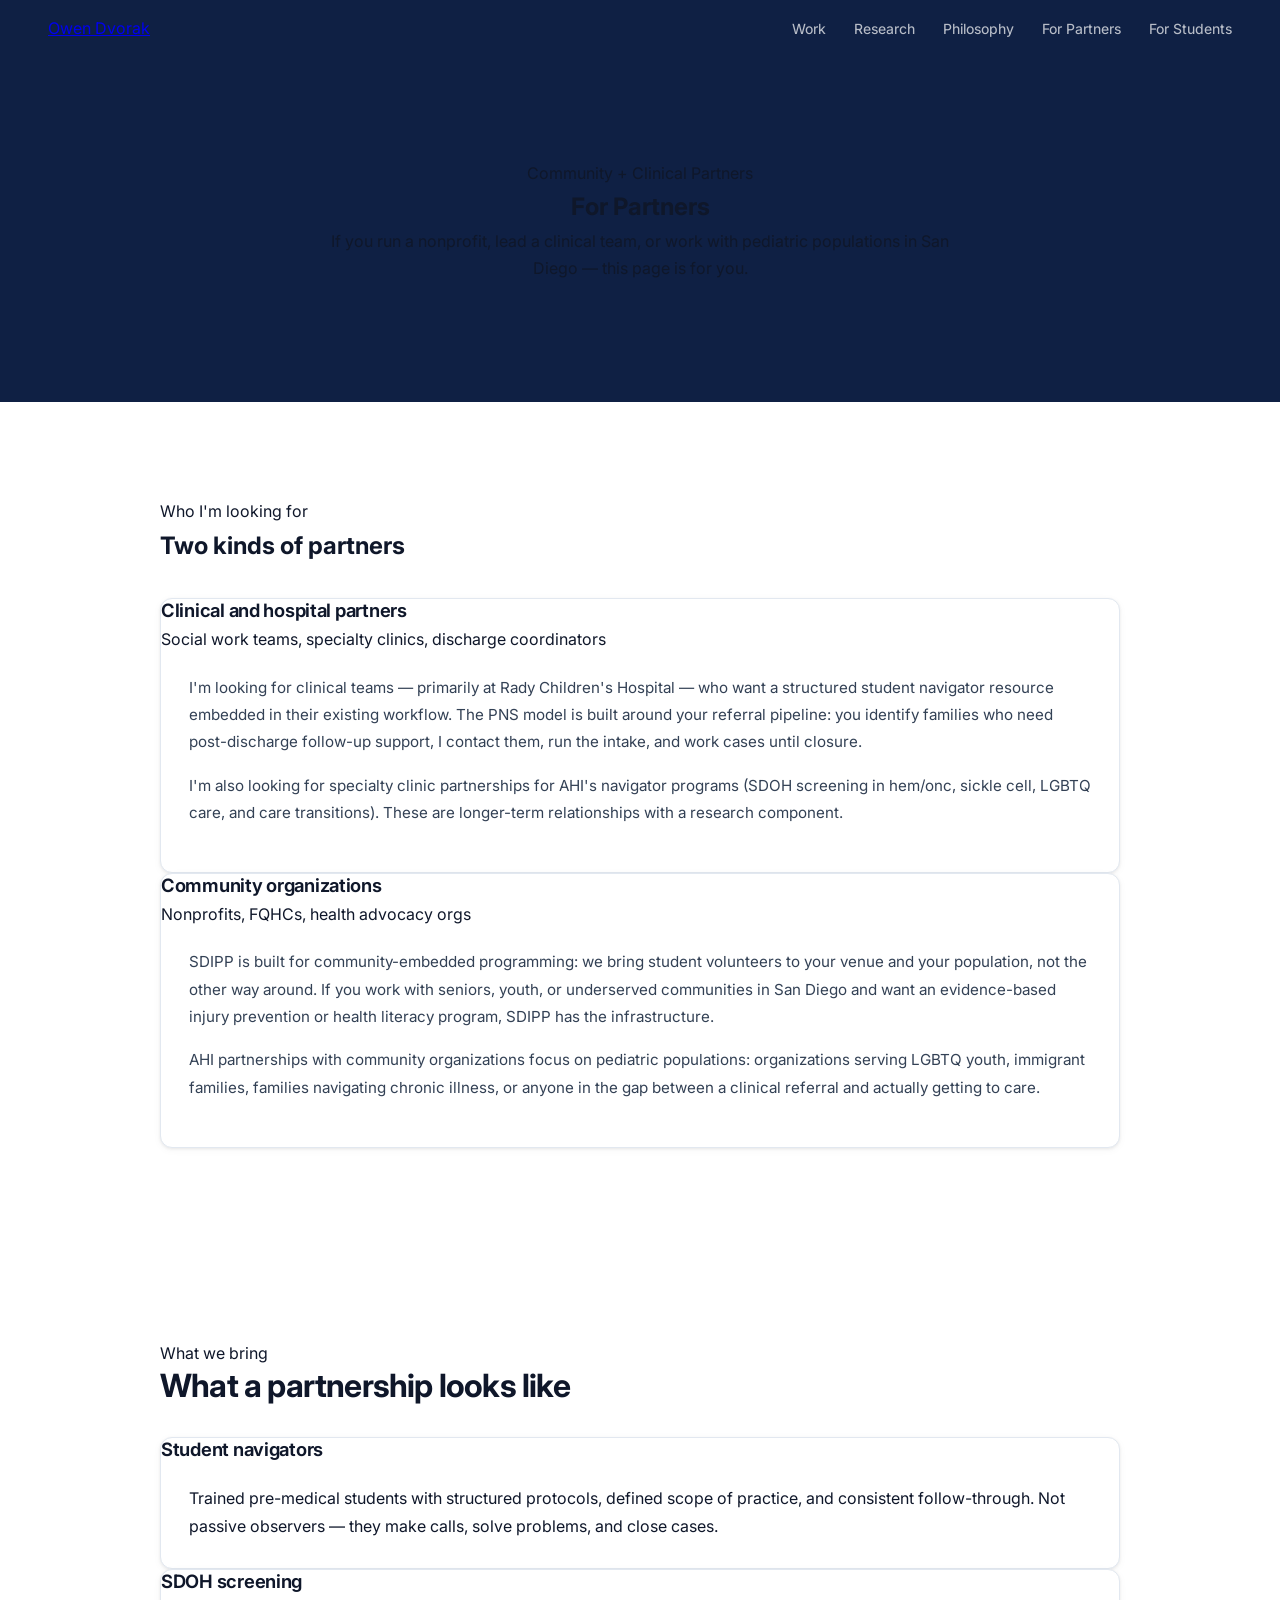
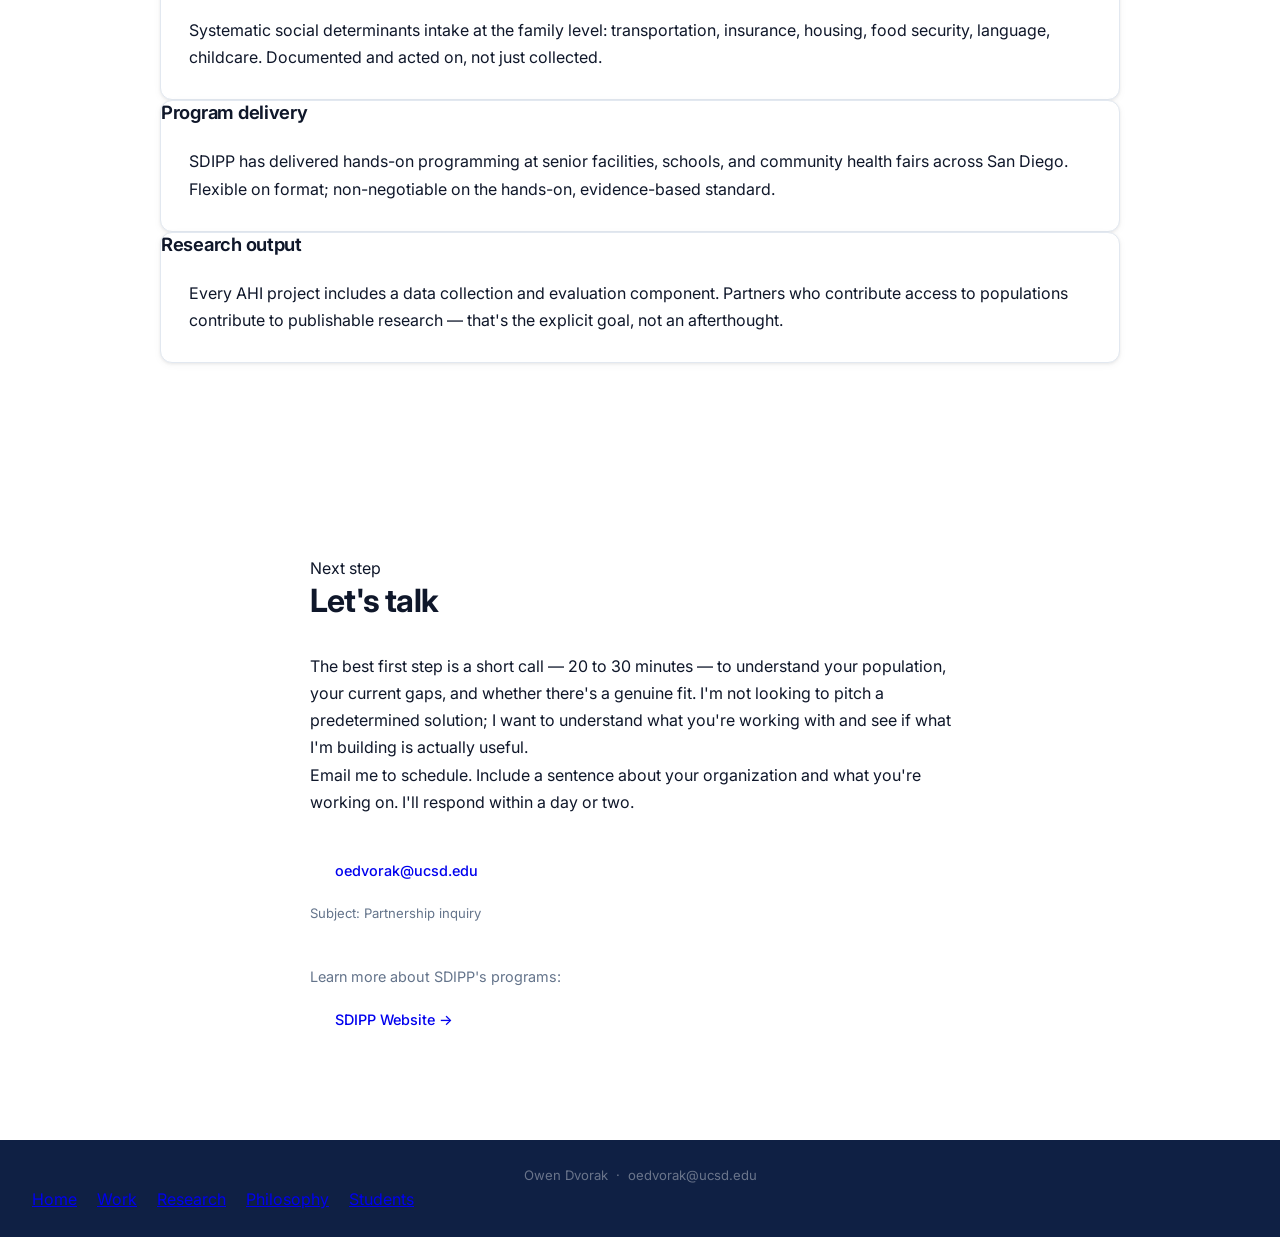
==== partners.html @ cccd5594 "Rebuild: multi-page site" ====
<!DOCTYPE html>
<html lang="en">
<head>
    <meta charset="UTF-8">
    <meta name="viewport" content="width=device-width, initial-scale=1.0">
    <title>For Partners — Owen Dvorak</title>
    <link rel="preconnect" href="https://fonts.googleapis.com">
    <link rel="preconnect" href="https://fonts.gstatic.com" crossorigin>
    <link href="https://fonts.googleapis.com/css2?family=Inter:ital,wght@0,300;0,400;0,500;0,600;0,700;1,400&display=swap" rel="stylesheet">
    <link rel="stylesheet" href="style.css">
</head>
<body>

<nav class="nav" id="nav">
    <a href="index.html" class="nav-logo">Owen Dvorak</a>
    <div class="nav-links">
        <a href="work.html">Work</a>
        <a href="research.html">Research</a>
        <a href="philosophy.html">Philosophy</a>
        <a href="partners.html">For Partners</a>
        <a href="students.html">For Students</a>
    </div>
</nav>

<!-- Hero -->
<section class="hero hero-partners">
    <div class="hero-inner">
        <p class="hero-eyebrow hero-eyebrow-amber">Community + Clinical Partners</p>
        <h1 class="hero-title">For Partners</h1>
        <p class="hero-sub">If you run a nonprofit, lead a clinical team, or work with pediatric populations in San Diego — this page is for you.</p>
    </div>
</section>

<!-- What I'm looking for -->
<section class="section bg-white">
    <div class="container">
        <p class="section-label label-orange">Who I'm looking for</p>
        <h2 class="section-title-lg">Two kinds of partners</h2>

        <div class="grid-2" style="margin-top:2rem; gap:2rem;">
            <div>
                <div class="card card-orange" style="height:100%;">
                    <div class="card-title">Clinical and hospital partners</div>
                    <div class="card-meta">Social work teams, specialty clinics, discharge coordinators</div>
                    <div class="card-body">
                        <p style="margin-bottom:1rem;">I'm looking for clinical teams — primarily at Rady Children's Hospital — who want a structured student navigator resource embedded in their existing workflow. The PNS model is built around your referral pipeline: you identify families who need post-discharge follow-up support, I contact them, run the intake, and work cases until closure.</p>
                        <p>I'm also looking for specialty clinic partnerships for AHI's navigator programs (SDOH screening in hem/onc, sickle cell, LGBTQ care, and care transitions). These are longer-term relationships with a research component.</p>
                    </div>
                </div>
            </div>
            <div>
                <div class="card card-purple" style="height:100%;">
                    <div class="card-title">Community organizations</div>
                    <div class="card-meta">Nonprofits, FQHCs, health advocacy orgs</div>
                    <div class="card-body">
                        <p style="margin-bottom:1rem;">SDIPP is built for community-embedded programming: we bring student volunteers to your venue and your population, not the other way around. If you work with seniors, youth, or underserved communities in San Diego and want an evidence-based injury prevention or health literacy program, SDIPP has the infrastructure.</p>
                        <p>AHI partnerships with community organizations focus on pediatric populations: organizations serving LGBTQ youth, immigrant families, families navigating chronic illness, or anyone in the gap between a clinical referral and actually getting to care.</p>
                    </div>
                </div>
            </div>
        </div>
    </div>
</section>

<!-- What we bring -->
<section class="section bg-warm">
    <div class="container">
        <p class="section-label label-orange">What we bring</p>
        <h2 class="section-title">What a partnership looks like</h2>

        <div class="grid-auto" style="margin-top:2rem;">
            <div class="card card-orange">
                <div class="card-title">Student navigators</div>
                <div class="card-body">Trained pre-medical students with structured protocols, defined scope of practice, and consistent follow-through. Not passive observers — they make calls, solve problems, and close cases.</div>
            </div>
            <div class="card card-orange">
                <div class="card-title">SDOH screening</div>
                <div class="card-body">Systematic social determinants intake at the family level: transportation, insurance, housing, food security, language, childcare. Documented and acted on, not just collected.</div>
            </div>
            <div class="card card-orange">
                <div class="card-title">Program delivery</div>
                <div class="card-body">SDIPP has delivered hands-on programming at senior facilities, schools, and community health fairs across San Diego. Flexible on format; non-negotiable on the hands-on, evidence-based standard.</div>
            </div>
            <div class="card card-orange">
                <div class="card-title">Research output</div>
                <div class="card-body">Every AHI project includes a data collection and evaluation component. Partners who contribute access to populations contribute to publishable research — that's the explicit goal, not an afterthought.</div>
            </div>
        </div>
    </div>
</section>

<!-- How to connect -->
<section class="section bg-white">
    <div class="container" style="max-width:660px;">
        <p class="section-label label-orange">Next step</p>
        <h2 class="section-title">Let's talk</h2>
        <div class="prose">
            <p>The best first step is a short call — 20 to 30 minutes — to understand your population, your current gaps, and whether there's a genuine fit. I'm not looking to pitch a predetermined solution; I want to understand what you're working with and see if what I'm building is actually useful.</p>
            <p>Email me to schedule. Include a sentence about your organization and what you're working on. I'll respond within a day or two.</p>
        </div>
        <div style="margin-top:2rem; display:flex; flex-direction:column; gap:0.5rem; align-items:flex-start;">
            <a href="mailto:oedvorak@ucsd.edu?subject=Partnership inquiry" class="btn btn-orange">oedvorak@ucsd.edu</a>
            <span style="font-size:0.82rem; color:var(--text-muted);">Subject: Partnership inquiry</span>
        </div>
        <div style="margin-top:2.5rem;">
            <p style="font-size:0.9rem; color:var(--text-muted); margin-bottom:0.5rem;">Learn more about SDIPP's programs:</p>
            <a href="https://san-diego-injury-prevention-website.vercel.app/" target="_blank" rel="noopener noreferrer" class="btn btn-outline-orange">SDIPP Website →</a>
        </div>
    </div>
</section>

<footer class="footer">
    <div class="footer-inner">
        <p>Owen Dvorak &nbsp;·&nbsp; oedvorak@ucsd.edu</p>
        <div style="display:flex; gap:1.25rem;">
            <a href="index.html">Home</a>
            <a href="work.html">Work</a>
            <a href="research.html">Research</a>
            <a href="philosophy.html">Philosophy</a>
            <a href="students.html">Students</a>
        </div>
    </div>
</footer>

<script>
window.addEventListener('scroll', function(){
    document.getElementById('nav').classList.toggle('nav-scrolled', window.scrollY > 20);
});
document.querySelectorAll('.nav-links a').forEach(function(link){
    if(link.href === window.location.href) link.classList.add('active');
});
</script>
</body>
</html>
---- style.css ----
/* ============================================
   Owen Dvorak — Personal Website
   style.css
   ============================================ */

:root {
    --navy:        #0f2044;
    --navy-light:  #1a3060;
    --blue:        #2563eb;
    --blue-hover:  #1d4ed8;
    --green:       #15803d;
    --green-bg:    #dcfce7;
    --indigo:      #1e40af;
    --indigo-bg:   #dbeafe;
    --bg:          #ffffff;
    --bg-alt:      #f8fafc;
    --text:        #0f172a;
    --text-body:   #1e293b;
    --text-soft:   #334155;
    --text-muted:  #64748b;
    --border:      #e2e8f0;
    --shadow-sm:   0 1px 3px rgba(0, 0, 0, 0.07), 0 2px 8px rgba(0, 0, 0, 0.04);
    --shadow-md:   0 4px 12px rgba(0, 0, 0, 0.10), 0 8px 24px rgba(0, 0, 0, 0.06);
}

/* ---- Reset ---- */

*, *::before, *::after {
    box-sizing: border-box;
    margin: 0;
    padding: 0;
}

html {
    scroll-behavior: smooth;
    font-size: 16px;
}

body {
    font-family: 'Inter', -apple-system, BlinkMacSystemFont, 'Segoe UI', sans-serif;
    line-height: 1.7;
    color: var(--text);
    background: var(--bg);
    -webkit-font-smoothing: antialiased;
}

/* ---- Navigation ---- */

.nav {
    position: fixed;
    top: 0;
    left: 0;
    right: 0;
    z-index: 200;
    display: flex;
    align-items: center;
    justify-content: space-between;
    height: 58px;
    padding: 0 2rem;
    background: var(--navy);
    transition: box-shadow 0.25s ease;
}

.nav-scrolled {
    box-shadow: 0 2px 16px rgba(0, 0, 0, 0.25);
}

.nav-name {
    font-size: 0.95rem;
    font-weight: 600;
    color: #ffffff;
    text-decoration: none;
    letter-spacing: -0.01em;
}

.nav-links {
    display: flex;
    gap: 1.75rem;
    align-items: center;
}

.nav-links a {
    font-size: 0.875rem;
    font-weight: 450;
    color: rgba(255, 255, 255, 0.7);
    text-decoration: none;
    transition: color 0.15s;
}

.nav-links a:hover {
    color: #ffffff;
}

/* ---- Hero ---- */

.hero {
    background: var(--navy);
    padding: 148px 2rem 108px;
    text-align: center;
}

.hero-inner {
    max-width: 660px;
    margin: 0 auto;
}

.hero-label {
    font-size: 0.78rem;
    font-weight: 500;
    letter-spacing: 0.08em;
    text-transform: uppercase;
    color: rgba(255, 255, 255, 0.45);
    margin-bottom: 1rem;
}

.hero-name {
    font-size: clamp(2.6rem, 7vw, 4.2rem);
    font-weight: 700;
    letter-spacing: -0.035em;
    line-height: 1.08;
    color: #ffffff;
    margin-bottom: 1.25rem;
}

.hero-tagline {
    font-size: clamp(1rem, 2.4vw, 1.15rem);
    font-weight: 400;
    line-height: 1.65;
    color: rgba(255, 255, 255, 0.72);
    margin-bottom: 2.25rem;
}

.hero-ctas {
    display: flex;
    gap: 0.875rem;
    justify-content: center;
    flex-wrap: wrap;
}

/* ---- Buttons ---- */

.btn {
    display: inline-block;
    padding: 0.625rem 1.5rem;
    border-radius: 6px;
    font-size: 0.9rem;
    font-weight: 500;
    text-decoration: none;
    cursor: pointer;
    transition: background 0.15s, border-color 0.15s, color 0.15s;
    border: 1.5px solid transparent;
}

.btn-primary {
    background: var(--blue);
    color: #ffffff;
    border-color: var(--blue);
}

.btn-primary:hover {
    background: var(--blue-hover);
    border-color: var(--blue-hover);
}

.btn-secondary {
    background: rgba(255, 255, 255, 0.08);
    color: rgba(255, 255, 255, 0.88);
    border-color: rgba(255, 255, 255, 0.22);
}

.btn-secondary:hover {
    background: rgba(255, 255, 255, 0.15);
}

/* ---- Sections ---- */

.section {
    padding: 88px 2rem;
}

.section-alt {
    background: var(--bg-alt);
}

.container {
    max-width: 960px;
    margin: 0 auto;
}

.section-title {
    font-size: clamp(1.5rem, 3vw, 2rem);
    font-weight: 700;
    letter-spacing: -0.025em;
    color: var(--text);
    margin-bottom: 2rem;
    line-height: 1.2;
}

/* ---- About ---- */

.about-content p {
    font-size: 1.05rem;
    line-height: 1.85;
    color: var(--text-body);
    max-width: 740px;
    margin-bottom: 1.25rem;
}

.about-content p:last-child {
    margin-bottom: 0;
}

/* ---- Cards ---- */

.cards-grid {
    display: grid;
    grid-template-columns: 1fr;
    gap: 1.5rem;
}

.card {
    background: var(--bg);
    border: 1px solid var(--border);
    border-radius: 12px;
    box-shadow: var(--shadow-sm);
    overflow: hidden;
    transition: box-shadow 0.2s ease, transform 0.2s ease;
}

.card:hover {
    box-shadow: var(--shadow-md);
    transform: translateY(-2px);
}

.card-header {
    padding: 1.5rem 1.75rem 0.75rem;
    border-bottom: 1px solid var(--border);
}

.badge {
    display: inline-block;
    font-size: 0.7rem;
    font-weight: 600;
    letter-spacing: 0.05em;
    text-transform: uppercase;
    padding: 0.2rem 0.55rem;
    border-radius: 4px;
    margin-bottom: 0.6rem;
}

.badge-active {
    background: var(--green-bg);
    color: var(--green);
}

.badge-leadership {
    background: var(--indigo-bg);
    color: var(--indigo);
}

.card-title {
    font-size: 1.15rem;
    font-weight: 650;
    letter-spacing: -0.015em;
    color: var(--text);
    margin-bottom: 0.2rem;
    line-height: 1.3;
}

.card-subtitle {
    font-size: 0.82rem;
    color: var(--text-muted);
    font-weight: 400;
}

.card-body {
    padding: 1.25rem 1.75rem 1.75rem;
}

.card-body > p {
    font-size: 0.95rem;
    line-height: 1.8;
    color: var(--text-soft);
    margin-bottom: 1.1rem;
}

.card-list {
    list-style: none;
    margin: 0 0 1.1rem;
    padding: 0;
}

.card-list li {
    font-size: 0.875rem;
    color: #475569;
    line-height: 1.65;
    padding: 0.3rem 0 0.3rem 1.25rem;
    position: relative;
}

.card-list li::before {
    content: '\2013'; /* en dash */
    position: absolute;
    left: 0;
    color: var(--blue);
    font-weight: 700;
}

.card-note {
    font-size: 0.83rem;
    color: var(--text-muted);
    font-style: italic;
    margin-bottom: 0 !important;
    padding-top: 0.75rem;
    border-top: 1px solid var(--border);
}

/* ---- Building ---- */

.building-content > p {
    font-size: 1rem;
    line-height: 1.85;
    color: var(--text-body);
    max-width: 740px;
    margin-bottom: 1.2rem;
}

.building-callout {
    margin-top: 2.25rem;
    padding: 1.75rem 2rem;
    background: var(--bg-alt);
    border: 1px solid var(--border);
    border-left: 4px solid var(--blue);
    border-radius: 8px;
    max-width: 740px;
}

.building-subhead {
    font-size: 1rem;
    font-weight: 650;
    letter-spacing: -0.01em;
    color: var(--text);
    margin-bottom: 1rem;
}

.building-list {
    list-style: none;
    padding: 0;
    margin: 0;
}

.building-list li {
    font-size: 0.925rem;
    color: var(--text-soft);
    line-height: 1.7;
    padding: 0.85rem 0;
    border-bottom: 1px solid var(--border);
}

.building-list li:last-child {
    border-bottom: none;
    padding-bottom: 0;
}

.building-list li strong {
    display: block;
    font-size: 0.9rem;
    color: var(--text);
    margin-bottom: 0.2rem;
    font-weight: 600;
}

/* ---- Ethics ---- */

.ethics-content p {
    font-size: 1rem;
    line-height: 1.85;
    color: var(--text-body);
    max-width: 740px;
    margin-bottom: 1.2rem;
}

.ethics-content p:last-child {
    margin-bottom: 0;
}

/* ---- Contact ---- */

.contact-inner {
    max-width: 580px;
    margin: 0 auto;
    text-align: center;
}

.contact-inner .section-title {
    margin-bottom: 0.75rem;
}

.contact-sub {
    font-size: 1rem;
    color: var(--text-muted);
    line-height: 1.7;
    margin-bottom: 2rem;
}

.contact-links {
    display: flex;
    gap: 0.875rem;
    justify-content: center;
    flex-wrap: wrap;
    margin-bottom: 1.5rem;
}

.contact-btn {
    display: inline-block;
    padding: 0.65rem 1.5rem;
    border-radius: 6px;
    font-size: 0.9rem;
    font-weight: 500;
    text-decoration: none;
    background: var(--blue);
    color: #ffffff;
    border: 1.5px solid var(--blue);
    transition: background 0.15s, border-color 0.15s;
}

.contact-btn:hover {
    background: var(--blue-hover);
    border-color: var(--blue-hover);
}

.contact-btn-outline {
    background: transparent;
    color: var(--blue);
}

.contact-btn-outline:hover {
    background: var(--blue);
    color: #ffffff;
}

.contact-note {
    font-size: 0.82rem;
    color: var(--text-muted);
}

/* ---- Footer ---- */

.footer {
    background: var(--navy);
    padding: 1.5rem 2rem;
    text-align: center;
}

.footer p {
    font-size: 0.82rem;
    color: rgba(255, 255, 255, 0.38);
}

/* ---- Responsive ---- */

@media (max-width: 640px) {
    .nav-links {
        display: none;
    }

    .hero {
        padding: 112px 1.25rem 80px;
    }

    .section {
        padding: 64px 1.25rem;
    }

    .card-header,
    .card-body {
        padding-left: 1.25rem;
        padding-right: 1.25rem;
    }

    .building-callout {
        padding: 1.25rem 1.25rem;
    }

    .hero-ctas {
        flex-direction: column;
        align-items: center;
    }
}

@media (min-width: 900px) {
    .nav {
        padding: 0 3rem;
    }

    .hero {
        padding: 160px 3rem 120px;
    }

    .section {
        padding: 96px 3rem;
    }
}
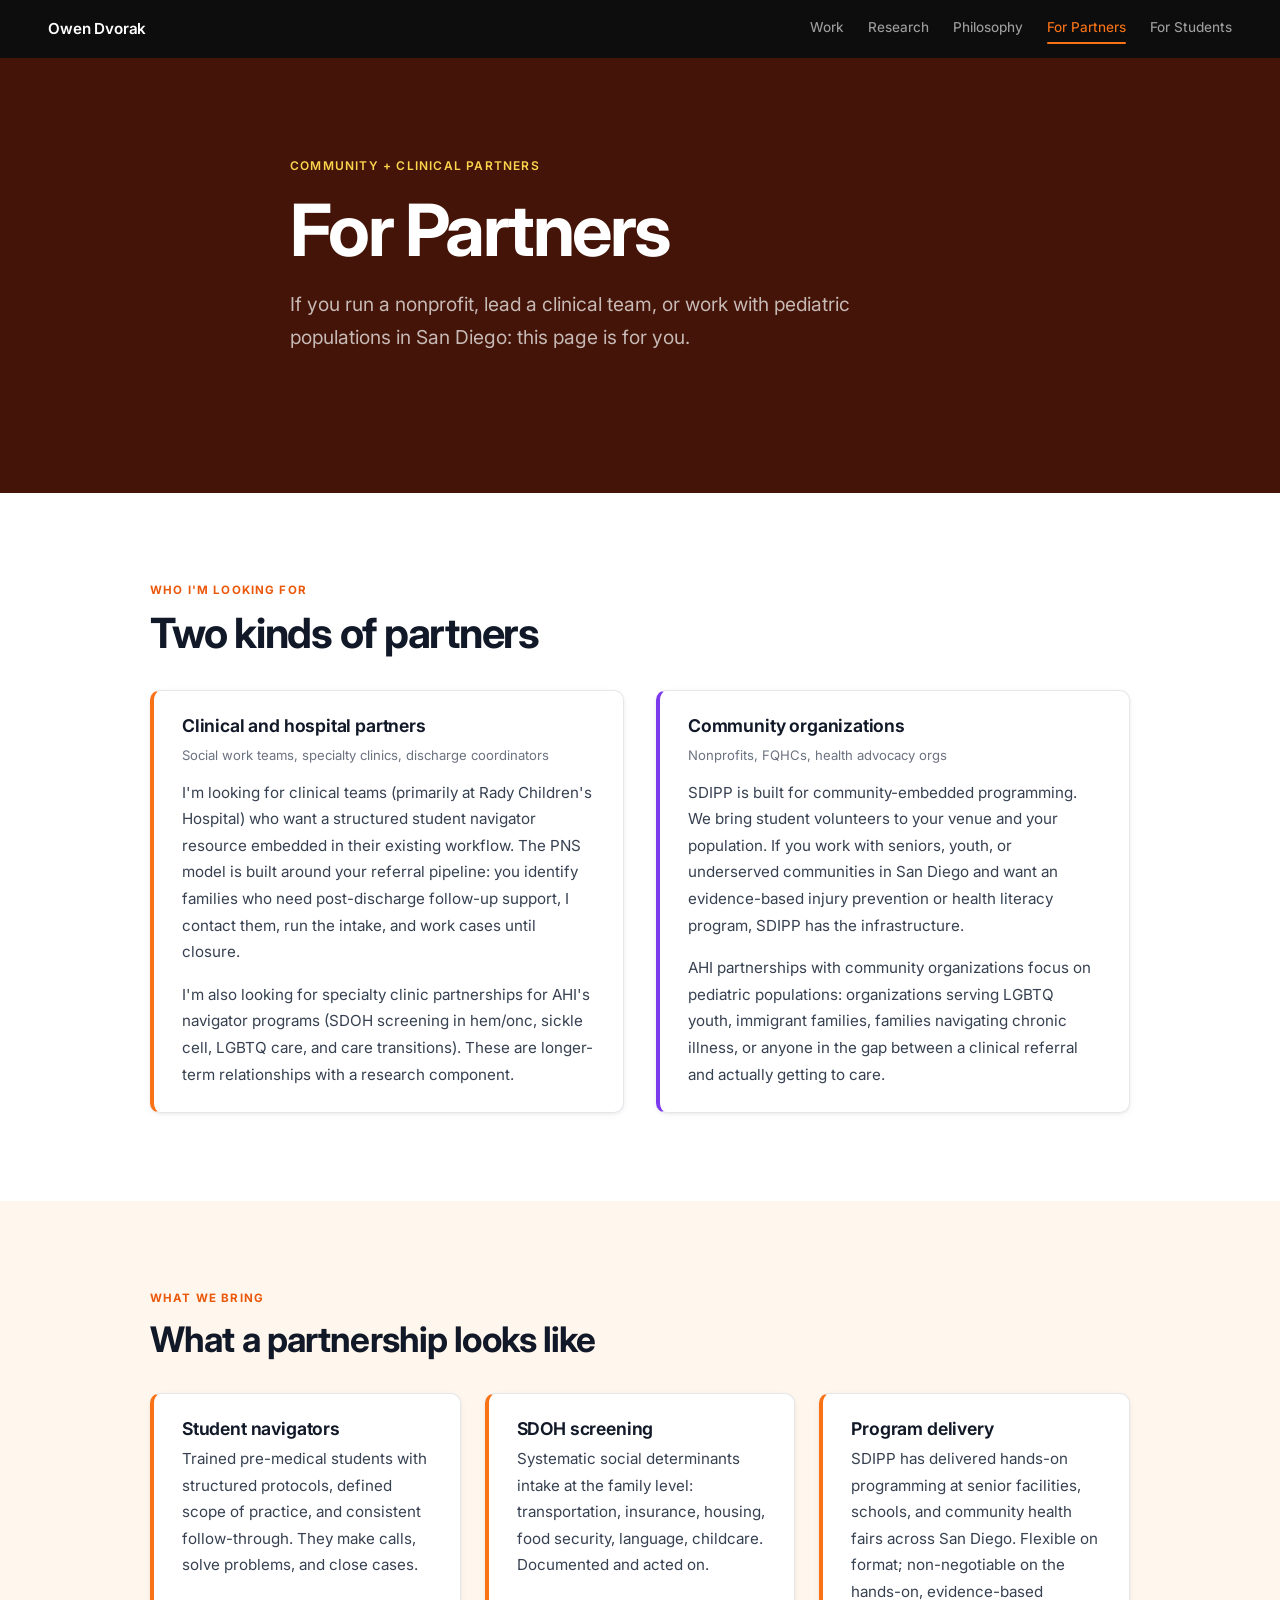
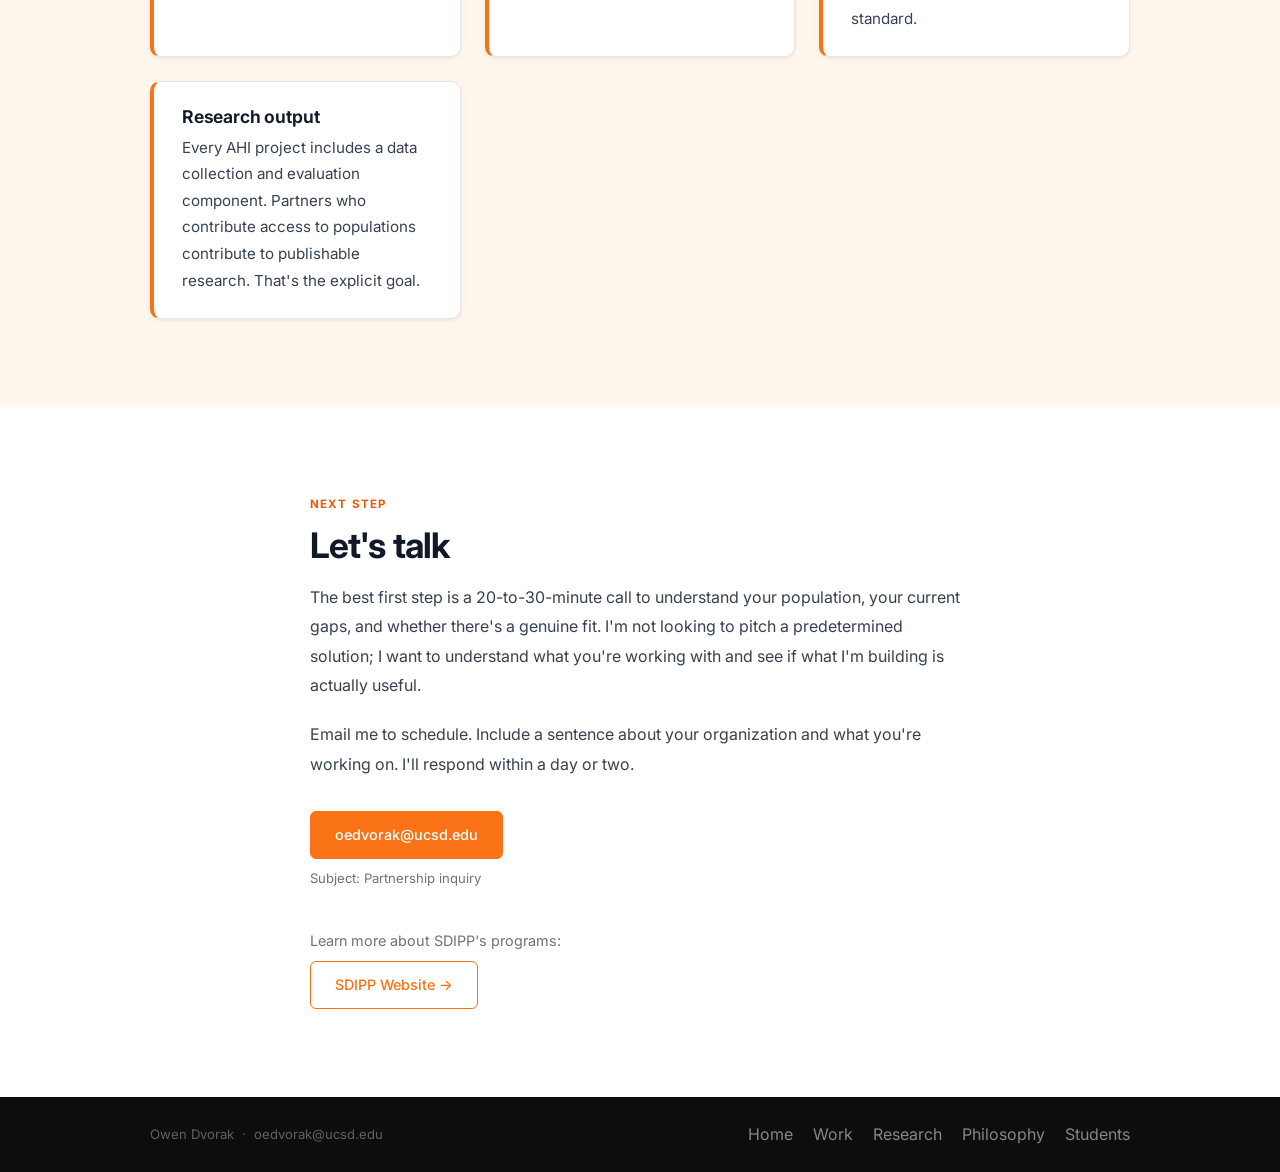
==== commit 9f2a176c: "v3: Space Grotesk headings, remove em dashes, fix voice" ====
--- a/partners.html
+++ b/partners.html
@@ -3,10 +3,10 @@
 <head>
     <meta charset="UTF-8">
     <meta name="viewport" content="width=device-width, initial-scale=1.0">
-    <title>For Partners — Owen Dvorak</title>
+    <title>For Partners | Owen Dvorak</title>
     <link rel="preconnect" href="https://fonts.googleapis.com">
     <link rel="preconnect" href="https://fonts.gstatic.com" crossorigin>
-    <link href="https://fonts.googleapis.com/css2?family=Inter:ital,wght@0,300;0,400;0,500;0,600;0,700;1,400&display=swap" rel="stylesheet">
+    <link href="https://fonts.googleapis.com/css2?family=Inter:ital,wght@0,300;0,400;0,500;0,600;0,700;1,400&family=Space+Grotesk:wght@400;500;600;700&display=swap" rel="stylesheet">
     <link rel="stylesheet" href="style.css">
 </head>
 <body>
@@ -27,7 +27,7 @@
     <div class="hero-inner">
         <p class="hero-eyebrow hero-eyebrow-amber">Community + Clinical Partners</p>
         <h1 class="hero-title">For Partners</h1>
-        <p class="hero-sub">If you run a nonprofit, lead a clinical team, or work with pediatric populations in San Diego — this page is for you.</p>
+        <p class="hero-sub">If you run a nonprofit, lead a clinical team, or work with pediatric populations in San Diego: this page is for you.</p>
     </div>
 </section>
 
@@ -43,7 +43,7 @@
                     <div class="card-title">Clinical and hospital partners</div>
                     <div class="card-meta">Social work teams, specialty clinics, discharge coordinators</div>
                     <div class="card-body">
-                        <p style="margin-bottom:1rem;">I'm looking for clinical teams — primarily at Rady Children's Hospital — who want a structured student navigator resource embedded in their existing workflow. The PNS model is built around your referral pipeline: you identify families who need post-discharge follow-up support, I contact them, run the intake, and work cases until closure.</p>
+                        <p style="margin-bottom:1rem;">I'm looking for clinical teams (primarily at Rady Children's Hospital) who want a structured student navigator resource embedded in their existing workflow. The PNS model is built around your referral pipeline: you identify families who need post-discharge follow-up support, I contact them, run the intake, and work cases until closure.</p>
                         <p>I'm also looking for specialty clinic partnerships for AHI's navigator programs (SDOH screening in hem/onc, sickle cell, LGBTQ care, and care transitions). These are longer-term relationships with a research component.</p>
                     </div>
                 </div>
@@ -53,7 +53,7 @@
                     <div class="card-title">Community organizations</div>
                     <div class="card-meta">Nonprofits, FQHCs, health advocacy orgs</div>
                     <div class="card-body">
-                        <p style="margin-bottom:1rem;">SDIPP is built for community-embedded programming: we bring student volunteers to your venue and your population, not the other way around. If you work with seniors, youth, or underserved communities in San Diego and want an evidence-based injury prevention or health literacy program, SDIPP has the infrastructure.</p>
+                        <p style="margin-bottom:1rem;">SDIPP is built for community-embedded programming. We bring student volunteers to your venue and your population. If you work with seniors, youth, or underserved communities in San Diego and want an evidence-based injury prevention or health literacy program, SDIPP has the infrastructure.</p>
                         <p>AHI partnerships with community organizations focus on pediatric populations: organizations serving LGBTQ youth, immigrant families, families navigating chronic illness, or anyone in the gap between a clinical referral and actually getting to care.</p>
                     </div>
                 </div>
@@ -71,11 +71,11 @@
         <div class="grid-auto" style="margin-top:2rem;">
             <div class="card card-orange">
                 <div class="card-title">Student navigators</div>
-                <div class="card-body">Trained pre-medical students with structured protocols, defined scope of practice, and consistent follow-through. Not passive observers — they make calls, solve problems, and close cases.</div>
+                <div class="card-body">Trained pre-medical students with structured protocols, defined scope of practice, and consistent follow-through. They make calls, solve problems, and close cases.</div>
             </div>
             <div class="card card-orange">
                 <div class="card-title">SDOH screening</div>
-                <div class="card-body">Systematic social determinants intake at the family level: transportation, insurance, housing, food security, language, childcare. Documented and acted on, not just collected.</div>
+                <div class="card-body">Systematic social determinants intake at the family level: transportation, insurance, housing, food security, language, childcare. Documented and acted on.</div>
             </div>
             <div class="card card-orange">
                 <div class="card-title">Program delivery</div>
@@ -83,7 +83,7 @@
             </div>
             <div class="card card-orange">
                 <div class="card-title">Research output</div>
-                <div class="card-body">Every AHI project includes a data collection and evaluation component. Partners who contribute access to populations contribute to publishable research — that's the explicit goal, not an afterthought.</div>
+                <div class="card-body">Every AHI project includes a data collection and evaluation component. Partners who contribute access to populations contribute to publishable research. That's the explicit goal.</div>
             </div>
         </div>
     </div>
@@ -95,7 +95,7 @@
         <p class="section-label label-orange">Next step</p>
         <h2 class="section-title">Let's talk</h2>
         <div class="prose">
-            <p>The best first step is a short call — 20 to 30 minutes — to understand your population, your current gaps, and whether there's a genuine fit. I'm not looking to pitch a predetermined solution; I want to understand what you're working with and see if what I'm building is actually useful.</p>
+            <p>The best first step is a 20-to-30-minute call to understand your population, your current gaps, and whether there's a genuine fit. I'm not looking to pitch a predetermined solution; I want to understand what you're working with and see if what I'm building is actually useful.</p>
             <p>Email me to schedule. Include a sentence about your organization and what you're working on. I'll respond within a day or two.</p>
         </div>
         <div style="margin-top:2rem; display:flex; flex-direction:column; gap:0.5rem; align-items:flex-start;">
--- a/style.css
+++ b/style.css
@@ -1,503 +1,569 @@
-/* ============================================
+/* =============================================
    Owen Dvorak — Personal Website
-   style.css
-   ============================================ */
+   Shared Stylesheet
+   ============================================= */
 
 :root {
-    --navy:        #0f2044;
-    --navy-light:  #1a3060;
-    --blue:        #2563eb;
-    --blue-hover:  #1d4ed8;
-    --green:       #15803d;
-    --green-bg:    #dcfce7;
-    --indigo:      #1e40af;
-    --indigo-bg:   #dbeafe;
-    --bg:          #ffffff;
-    --bg-alt:      #f8fafc;
-    --text:        #0f172a;
-    --text-body:   #1e293b;
-    --text-soft:   #334155;
-    --text-muted:  #64748b;
-    --border:      #e2e8f0;
-    --shadow-sm:   0 1px 3px rgba(0, 0, 0, 0.07), 0 2px 8px rgba(0, 0, 0, 0.04);
-    --shadow-md:   0 4px 12px rgba(0, 0, 0, 0.10), 0 8px 24px rgba(0, 0, 0, 0.06);
+    /* Core palette */
+    --black:         #0d0d0d;
+    --charcoal:      #111111;
+    --orange:        #f97316;
+    --orange-dark:   #ea580c;
+    --orange-pale:   #fff7ed;
+    --orange-light:  #fed7aa;
+    --purple:        #7c3aed;
+    --purple-dark:   #6d28d9;
+    --purple-pale:   #faf5ff;
+    --purple-light:  #ede9fe;
+    --green:         #059669;
+    --green-dark:    #047857;
+    --green-pale:    #f0fdf4;
+    --green-light:   #d1fae5;
+    --blue:          #2563eb;
+    --blue-dark:     #1d4ed8;
+    --blue-pale:     #eff6ff;
+    --blue-light:    #dbeafe;
+    --white:         #ffffff;
+    --gray-50:       #f9fafb;
+    --gray-100:      #f3f4f6;
+    --text:          #111827;
+    --text-soft:     #374151;
+    --text-muted:    #6b7280;
+    --border:        #e5e7eb;
+
+    /* Page-specific hero backgrounds */
+    --hero-home:        #0d0d0d;
+    --hero-work:        #1c0a00;
+    --hero-research:    #052e16;
+    --hero-philosophy:  #1e1b4b;
+    --hero-partners:    #431407;
+    --hero-students:    #0c4a6e;
 }
 
 /* ---- Reset ---- */
-
-*, *::before, *::after {
-    box-sizing: border-box;
-    margin: 0;
-    padding: 0;
-}
-
-html {
-    scroll-behavior: smooth;
-    font-size: 16px;
-}
-
+*, *::before, *::after { box-sizing: border-box; margin: 0; padding: 0; }
+html { scroll-behavior: smooth; font-size: 16px; }
 body {
     font-family: 'Inter', -apple-system, BlinkMacSystemFont, 'Segoe UI', sans-serif;
     line-height: 1.7;
     color: var(--text);
-    background: var(--bg);
+    background: var(--white);
     -webkit-font-smoothing: antialiased;
 }
+a { color: inherit; text-decoration: none; }
+ul { list-style: none; }
 
 /* ---- Navigation ---- */
-
 .nav {
     position: fixed;
-    top: 0;
-    left: 0;
-    right: 0;
-    z-index: 200;
+    top: 0; left: 0; right: 0;
+    z-index: 300;
+    height: 58px;
     display: flex;
     align-items: center;
     justify-content: space-between;
-    height: 58px;
     padding: 0 2rem;
-    background: var(--navy);
-    transition: box-shadow 0.25s ease;
-}
-
-.nav-scrolled {
-    box-shadow: 0 2px 16px rgba(0, 0, 0, 0.25);
-}
-
-.nav-name {
+    background: var(--black);
+    transition: box-shadow 0.25s;
+}
+.nav-scrolled { box-shadow: 0 2px 20px rgba(0,0,0,0.4); }
+.nav-logo {
     font-size: 0.95rem;
     font-weight: 600;
-    color: #ffffff;
-    text-decoration: none;
+    color: #fff;
     letter-spacing: -0.01em;
-}
-
+    white-space: nowrap;
+}
 .nav-links {
     display: flex;
-    gap: 1.75rem;
+    gap: 1.5rem;
     align-items: center;
 }
-
 .nav-links a {
-    font-size: 0.875rem;
+    font-size: 0.85rem;
     font-weight: 450;
-    color: rgba(255, 255, 255, 0.7);
-    text-decoration: none;
+    color: rgba(255,255,255,0.6);
     transition: color 0.15s;
-}
-
-.nav-links a:hover {
-    color: #ffffff;
-}
-
-/* ---- Hero ---- */
-
+    position: relative;
+    padding-bottom: 2px;
+}
+.nav-links a:hover,
+.nav-links a.active {
+    color: var(--orange);
+}
+.nav-links a.active::after {
+    content: '';
+    position: absolute;
+    bottom: -2px;
+    left: 0; right: 0;
+    height: 2px;
+    background: var(--orange);
+    border-radius: 1px;
+}
+
+/* ---- Hero variants ---- */
 .hero {
-    background: var(--navy);
-    padding: 148px 2rem 108px;
-    text-align: center;
-}
-
-.hero-inner {
-    max-width: 660px;
-    margin: 0 auto;
-}
-
-.hero-label {
-    font-size: 0.78rem;
-    font-weight: 500;
-    letter-spacing: 0.08em;
+    padding: 144px 2rem 96px;
+    position: relative;
+    overflow: hidden;
+}
+.hero-home     { background: var(--hero-home); }
+.hero-work     { background: var(--hero-work); }
+.hero-research { background: var(--hero-research); }
+.hero-philosophy { background: var(--hero-philosophy); }
+.hero-partners { background: var(--hero-partners); }
+.hero-students { background: var(--hero-students); }
+
+.hero-inner { max-width: 700px; margin: 0 auto; }
+.hero-center { text-align: center; margin: 0 auto; }
+
+.hero-eyebrow {
+    font-size: 0.75rem;
+    font-weight: 600;
+    letter-spacing: 0.1em;
     text-transform: uppercase;
-    color: rgba(255, 255, 255, 0.45);
     margin-bottom: 1rem;
 }
-
-.hero-name {
-    font-size: clamp(2.6rem, 7vw, 4.2rem);
+.hero-eyebrow-orange { color: var(--orange); }
+.hero-eyebrow-green  { color: #6ee7b7; }
+.hero-eyebrow-purple { color: #c4b5fd; }
+.hero-eyebrow-amber  { color: #fcd34d; }
+.hero-eyebrow-blue   { color: #93c5fd; }
+
+.hero-title {
+    font-size: clamp(2.8rem, 7vw, 4.5rem);
     font-weight: 700;
     letter-spacing: -0.035em;
-    line-height: 1.08;
+    line-height: 1.05;
     color: #ffffff;
     margin-bottom: 1.25rem;
 }
-
-.hero-tagline {
-    font-size: clamp(1rem, 2.4vw, 1.15rem);
-    font-weight: 400;
-    line-height: 1.65;
-    color: rgba(255, 255, 255, 0.72);
-    margin-bottom: 2.25rem;
-}
+.hero-title span { color: var(--orange); }
+
+.hero-sub {
+    font-size: clamp(1rem, 2.5vw, 1.2rem);
+    line-height: 1.7;
+    color: rgba(255,255,255,0.7);
+    max-width: 580px;
+    margin-bottom: 2rem;
+}
+.hero-center .hero-sub { margin-left: auto; margin-right: auto; }
 
 .hero-ctas {
     display: flex;
     gap: 0.875rem;
-    justify-content: center;
     flex-wrap: wrap;
 }
+.hero-center .hero-ctas { justify-content: center; }
 
 /* ---- Buttons ---- */
-
 .btn {
-    display: inline-block;
-    padding: 0.625rem 1.5rem;
-    border-radius: 6px;
-    font-size: 0.9rem;
-    font-weight: 500;
-    text-decoration: none;
-    cursor: pointer;
-    transition: background 0.15s, border-color 0.15s, color 0.15s;
-    border: 1.5px solid transparent;
-}
-
-.btn-primary {
-    background: var(--blue);
-    color: #ffffff;
-    border-color: var(--blue);
-}
-
-.btn-primary:hover {
-    background: var(--blue-hover);
-    border-color: var(--blue-hover);
-}
-
-.btn-secondary {
-    background: rgba(255, 255, 255, 0.08);
-    color: rgba(255, 255, 255, 0.88);
-    border-color: rgba(255, 255, 255, 0.22);
-}
-
-.btn-secondary:hover {
-    background: rgba(255, 255, 255, 0.15);
-}
-
-/* ---- Sections ---- */
-
-.section {
-    padding: 88px 2rem;
-}
-
-.section-alt {
-    background: var(--bg-alt);
-}
-
-.container {
-    max-width: 960px;
-    margin: 0 auto;
-}
-
-.section-title {
-    font-size: clamp(1.5rem, 3vw, 2rem);
-    font-weight: 700;
-    letter-spacing: -0.025em;
-    color: var(--text);
-    margin-bottom: 2rem;
-    line-height: 1.2;
-}
-
-/* ---- About ---- */
-
-.about-content p {
-    font-size: 1.05rem;
-    line-height: 1.85;
-    color: var(--text-body);
-    max-width: 740px;
-    margin-bottom: 1.25rem;
-}
-
-.about-content p:last-child {
-    margin-bottom: 0;
-}
-
-/* ---- Cards ---- */
-
-.cards-grid {
-    display: grid;
-    grid-template-columns: 1fr;
-    gap: 1.5rem;
-}
-
-.card {
-    background: var(--bg);
-    border: 1px solid var(--border);
-    border-radius: 12px;
-    box-shadow: var(--shadow-sm);
-    overflow: hidden;
-    transition: box-shadow 0.2s ease, transform 0.2s ease;
-}
-
-.card:hover {
-    box-shadow: var(--shadow-md);
-    transform: translateY(-2px);
-}
-
-.card-header {
-    padding: 1.5rem 1.75rem 0.75rem;
-    border-bottom: 1px solid var(--border);
-}
-
-.badge {
-    display: inline-block;
-    font-size: 0.7rem;
-    font-weight: 600;
-    letter-spacing: 0.05em;
-    text-transform: uppercase;
-    padding: 0.2rem 0.55rem;
-    border-radius: 4px;
-    margin-bottom: 0.6rem;
-}
-
-.badge-active {
-    background: var(--green-bg);
-    color: var(--green);
-}
-
-.badge-leadership {
-    background: var(--indigo-bg);
-    color: var(--indigo);
-}
-
-.card-title {
-    font-size: 1.15rem;
-    font-weight: 650;
-    letter-spacing: -0.015em;
-    color: var(--text);
-    margin-bottom: 0.2rem;
-    line-height: 1.3;
-}
-
-.card-subtitle {
-    font-size: 0.82rem;
-    color: var(--text-muted);
-    font-weight: 400;
-}
-
-.card-body {
-    padding: 1.25rem 1.75rem 1.75rem;
-}
-
-.card-body > p {
-    font-size: 0.95rem;
-    line-height: 1.8;
-    color: var(--text-soft);
-    margin-bottom: 1.1rem;
-}
-
-.card-list {
-    list-style: none;
-    margin: 0 0 1.1rem;
-    padding: 0;
-}
-
-.card-list li {
-    font-size: 0.875rem;
-    color: #475569;
-    line-height: 1.65;
-    padding: 0.3rem 0 0.3rem 1.25rem;
-    position: relative;
-}
-
-.card-list li::before {
-    content: '\2013'; /* en dash */
-    position: absolute;
-    left: 0;
-    color: var(--blue);
-    font-weight: 700;
-}
-
-.card-note {
-    font-size: 0.83rem;
-    color: var(--text-muted);
-    font-style: italic;
-    margin-bottom: 0 !important;
-    padding-top: 0.75rem;
-    border-top: 1px solid var(--border);
-}
-
-/* ---- Building ---- */
-
-.building-content > p {
-    font-size: 1rem;
-    line-height: 1.85;
-    color: var(--text-body);
-    max-width: 740px;
-    margin-bottom: 1.2rem;
-}
-
-.building-callout {
-    margin-top: 2.25rem;
-    padding: 1.75rem 2rem;
-    background: var(--bg-alt);
-    border: 1px solid var(--border);
-    border-left: 4px solid var(--blue);
-    border-radius: 8px;
-    max-width: 740px;
-}
-
-.building-subhead {
-    font-size: 1rem;
-    font-weight: 650;
-    letter-spacing: -0.01em;
-    color: var(--text);
-    margin-bottom: 1rem;
-}
-
-.building-list {
-    list-style: none;
-    padding: 0;
-    margin: 0;
-}
-
-.building-list li {
-    font-size: 0.925rem;
-    color: var(--text-soft);
-    line-height: 1.7;
-    padding: 0.85rem 0;
-    border-bottom: 1px solid var(--border);
-}
-
-.building-list li:last-child {
-    border-bottom: none;
-    padding-bottom: 0;
-}
-
-.building-list li strong {
-    display: block;
-    font-size: 0.9rem;
-    color: var(--text);
-    margin-bottom: 0.2rem;
-    font-weight: 600;
-}
-
-/* ---- Ethics ---- */
-
-.ethics-content p {
-    font-size: 1rem;
-    line-height: 1.85;
-    color: var(--text-body);
-    max-width: 740px;
-    margin-bottom: 1.2rem;
-}
-
-.ethics-content p:last-child {
-    margin-bottom: 0;
-}
-
-/* ---- Contact ---- */
-
-.contact-inner {
-    max-width: 580px;
-    margin: 0 auto;
-    text-align: center;
-}
-
-.contact-inner .section-title {
-    margin-bottom: 0.75rem;
-}
-
-.contact-sub {
-    font-size: 1rem;
-    color: var(--text-muted);
-    line-height: 1.7;
-    margin-bottom: 2rem;
-}
-
-.contact-links {
-    display: flex;
-    gap: 0.875rem;
-    justify-content: center;
-    flex-wrap: wrap;
-    margin-bottom: 1.5rem;
-}
-
-.contact-btn {
     display: inline-block;
     padding: 0.65rem 1.5rem;
     border-radius: 6px;
     font-size: 0.9rem;
     font-weight: 500;
+    border: 1.5px solid transparent;
+    cursor: pointer;
+    transition: background 0.15s, border-color 0.15s, color 0.15s;
     text-decoration: none;
-    background: var(--blue);
-    color: #ffffff;
-    border: 1.5px solid var(--blue);
-    transition: background 0.15s, border-color 0.15s;
-}
-
-.contact-btn:hover {
-    background: var(--blue-hover);
-    border-color: var(--blue-hover);
-}
-
-.contact-btn-outline {
-    background: transparent;
-    color: var(--blue);
-}
-
-.contact-btn-outline:hover {
-    background: var(--blue);
-    color: #ffffff;
-}
-
-.contact-note {
+}
+.btn-orange        { background: var(--orange); color: #fff; border-color: var(--orange); }
+.btn-orange:hover  { background: var(--orange-dark); border-color: var(--orange-dark); }
+.btn-outline-white { background: transparent; color: rgba(255,255,255,0.88); border-color: rgba(255,255,255,0.3); }
+.btn-outline-white:hover { background: rgba(255,255,255,0.1); }
+.btn-outline-orange { background: transparent; color: var(--orange); border-color: var(--orange); }
+.btn-outline-orange:hover { background: var(--orange); color: #fff; }
+
+/* ---- Layout ---- */
+.container { max-width: 980px; margin: 0 auto; }
+.section { padding: 80px 2rem; }
+.section-tight { padding: 56px 2rem; }
+
+/* Section background alternation */
+.bg-white   { background: var(--white); }
+.bg-warm    { background: var(--orange-pale); }
+.bg-cool    { background: var(--purple-pale); }
+.bg-sage    { background: var(--green-pale); }
+.bg-sky     { background: var(--blue-pale); }
+.bg-light   { background: var(--gray-50); }
+.bg-dark    { background: var(--black); color: #fff; }
+.bg-charcoal { background: #1a1a1a; color: #fff; }
+
+/* ---- Typography ---- */
+.section-label {
+    font-size: 0.72rem;
+    font-weight: 700;
+    letter-spacing: 0.1em;
+    text-transform: uppercase;
+    margin-bottom: 0.6rem;
+}
+.label-orange { color: var(--orange-dark); }
+.label-purple { color: var(--purple); }
+.label-green  { color: var(--green); }
+.label-blue   { color: var(--blue); }
+
+.section-title {
+    font-size: clamp(1.6rem, 3.5vw, 2.2rem);
+    font-weight: 700;
+    letter-spacing: -0.025em;
+    line-height: 1.2;
+    margin-bottom: 1rem;
+}
+.section-title-lg {
+    font-size: clamp(1.8rem, 4vw, 2.6rem);
+    font-weight: 700;
+    letter-spacing: -0.03em;
+    line-height: 1.15;
+    margin-bottom: 1.25rem;
+}
+.section-intro {
+    font-size: 1.05rem;
+    line-height: 1.85;
+    color: var(--text-soft);
+    max-width: 680px;
+    margin-bottom: 2.5rem;
+}
+.prose p {
+    font-size: 1rem;
+    line-height: 1.85;
+    color: var(--text-soft);
+    max-width: 700px;
+    margin-bottom: 1.2rem;
+}
+.prose p:last-child { margin-bottom: 0; }
+
+/* ---- Cards ---- */
+.card {
+    background: var(--white);
+    border: 1px solid var(--border);
+    border-radius: 10px;
+    padding: 1.5rem 1.75rem;
+    box-shadow: 0 1px 3px rgba(0,0,0,0.06), 0 2px 8px rgba(0,0,0,0.04);
+    transition: box-shadow 0.2s, transform 0.2s;
+}
+.card:hover {
+    box-shadow: 0 4px 16px rgba(0,0,0,0.10), 0 8px 24px rgba(0,0,0,0.06);
+    transform: translateY(-2px);
+}
+.card-orange { border-left: 4px solid var(--orange); }
+.card-purple { border-left: 4px solid var(--purple); }
+.card-green  { border-left: 4px solid var(--green); }
+.card-blue   { border-left: 4px solid var(--blue); }
+
+.card-title {
+    font-size: 1.1rem;
+    font-weight: 650;
+    letter-spacing: -0.01em;
+    color: var(--text);
+    margin-bottom: 0.35rem;
+    line-height: 1.3;
+}
+.card-meta {
     font-size: 0.82rem;
     color: var(--text-muted);
-}
+    margin-bottom: 0.85rem;
+}
+.card-body {
+    font-size: 0.95rem;
+    line-height: 1.75;
+    color: var(--text-soft);
+}
+.card-note {
+    font-size: 0.83rem;
+    color: var(--text-muted);
+    font-style: italic;
+    border-top: 1px solid var(--border);
+    padding-top: 0.75rem;
+    margin-top: 1rem;
+}
+
+/* ---- Grid layouts ---- */
+.grid-2 {
+    display: grid;
+    grid-template-columns: repeat(2, 1fr);
+    gap: 1.5rem;
+}
+.grid-3 {
+    display: grid;
+    grid-template-columns: repeat(3, 1fr);
+    gap: 1.5rem;
+}
+.grid-auto {
+    display: grid;
+    grid-template-columns: repeat(auto-fit, minmax(280px, 1fr));
+    gap: 1.5rem;
+}
+
+/* ---- Bullet list ---- */
+.bullet-list { margin: 1rem 0; }
+.bullet-list li {
+    font-size: 0.925rem;
+    line-height: 1.7;
+    color: var(--text-soft);
+    padding: 0.3rem 0 0.3rem 1.3rem;
+    position: relative;
+}
+.bullet-list li::before {
+    content: '–';
+    position: absolute;
+    left: 0;
+    font-weight: 700;
+}
+.bullet-orange li::before { color: var(--orange); }
+.bullet-purple li::before { color: var(--purple); }
+.bullet-green  li::before { color: var(--green); }
+.bullet-blue   li::before { color: var(--blue); }
+
+/* ---- Accent blocks ---- */
+.callout {
+    padding: 1.25rem 1.5rem;
+    border-radius: 8px;
+    border-left: 4px solid;
+    margin: 1.5rem 0;
+    max-width: 700px;
+}
+.callout-orange { background: var(--orange-pale); border-color: var(--orange); }
+.callout-purple { background: var(--purple-pale); border-color: var(--purple); }
+.callout-green  { background: var(--green-pale);  border-color: var(--green); }
+.callout p {
+    font-size: 0.95rem;
+    line-height: 1.75;
+    margin: 0;
+    color: var(--text-soft);
+}
+
+/* ---- Nav portal cards (homepage) ---- */
+.portal-grid {
+    display: grid;
+    grid-template-columns: repeat(auto-fit, minmax(200px, 1fr));
+    gap: 1.25rem;
+    margin-top: 2.5rem;
+}
+.portal {
+    display: block;
+    padding: 1.5rem;
+    border-radius: 10px;
+    background: var(--white);
+    border: 1px solid var(--border);
+    box-shadow: 0 1px 3px rgba(0,0,0,0.06);
+    text-decoration: none;
+    transition: transform 0.18s, box-shadow 0.18s;
+    position: relative;
+    overflow: hidden;
+}
+.portal:hover {
+    transform: translateY(-3px);
+    box-shadow: 0 6px 20px rgba(0,0,0,0.12);
+}
+.portal::before {
+    content: '';
+    position: absolute;
+    top: 0; left: 0; right: 0;
+    height: 4px;
+}
+.portal-orange::before { background: var(--orange); }
+.portal-purple::before { background: var(--purple); }
+.portal-green::before  { background: var(--green); }
+.portal-blue::before   { background: var(--blue); }
+.portal-amber::before  { background: #f59e0b; }
+
+.portal-icon {
+    font-size: 1.6rem;
+    margin-bottom: 0.75rem;
+    display: block;
+}
+.portal-title {
+    font-size: 1rem;
+    font-weight: 650;
+    color: var(--text);
+    margin-bottom: 0.35rem;
+}
+.portal-desc {
+    font-size: 0.82rem;
+    color: var(--text-muted);
+    line-height: 1.5;
+}
+
+/* ---- Subsection (PNS inside AHI) ---- */
+.subsection {
+    background: var(--orange-pale);
+    border: 1px solid var(--orange-light);
+    border-radius: 10px;
+    padding: 1.5rem 1.75rem;
+    margin-top: 2rem;
+}
+.subsection-title {
+    font-size: 1rem;
+    font-weight: 650;
+    color: var(--text);
+    margin-bottom: 0.3rem;
+}
+.subsection-meta {
+    font-size: 0.8rem;
+    color: var(--orange-dark);
+    font-weight: 500;
+    margin-bottom: 0.85rem;
+}
+
+/* ---- Work section blocks ---- */
+.work-block { margin-bottom: 4rem; }
+.work-block:last-child { margin-bottom: 0; }
+.work-block-header {
+    display: flex;
+    align-items: flex-start;
+    gap: 1rem;
+    margin-bottom: 1.25rem;
+}
+.work-block-dot {
+    width: 12px;
+    height: 12px;
+    border-radius: 50%;
+    flex-shrink: 0;
+    margin-top: 6px;
+}
+.dot-orange { background: var(--orange); }
+.dot-purple { background: var(--purple); }
+.dot-blue   { background: var(--blue); }
+
+.work-block-heading {
+    font-size: 1.4rem;
+    font-weight: 700;
+    letter-spacing: -0.02em;
+    color: var(--text);
+    line-height: 1.2;
+}
+.work-block-sub {
+    font-size: 0.85rem;
+    color: var(--text-muted);
+    margin-top: 0.2rem;
+}
+
+/* ---- Divider ---- */
+.divider {
+    border: none;
+    border-top: 1px solid var(--border);
+    margin: 3rem 0;
+}
+.divider-orange { border-color: var(--orange-light); }
+.divider-purple { border-color: var(--purple-light); }
+
+/* ---- Contact strip ---- */
+.contact-strip {
+    display: flex;
+    align-items: center;
+    justify-content: center;
+    gap: 1rem;
+    padding: 3rem 2rem;
+    flex-wrap: wrap;
+    text-align: center;
+}
+.contact-strip p {
+    font-size: 0.95rem;
+    color: rgba(255,255,255,0.7);
+    max-width: 500px;
+    line-height: 1.6;
+    margin-bottom: 1.25rem;
+}
+.contact-email {
+    font-size: 1.1rem;
+    font-weight: 600;
+    color: var(--orange);
+}
+.contact-email:hover { color: var(--orange-light); }
 
 /* ---- Footer ---- */
-
 .footer {
-    background: var(--navy);
+    background: var(--black);
     padding: 1.5rem 2rem;
     text-align: center;
 }
-
+.footer-inner {
+    max-width: 980px;
+    margin: 0 auto;
+    display: flex;
+    align-items: center;
+    justify-content: space-between;
+    flex-wrap: wrap;
+    gap: 0.5rem;
+}
 .footer p {
     font-size: 0.82rem;
-    color: rgba(255, 255, 255, 0.38);
-}
+    color: rgba(255,255,255,0.35);
+}
+.footer a {
+    color: rgba(255,255,255,0.5);
+    transition: color 0.15s;
+}
+.footer a:hover { color: var(--orange); }
+
+/* ---- Research cards ---- */
+.research-card {
+    background: var(--white);
+    border: 1px solid var(--border);
+    border-radius: 10px;
+    padding: 1.5rem 1.75rem;
+    border-left: 4px solid var(--green);
+    box-shadow: 0 1px 3px rgba(0,0,0,0.05);
+    transition: box-shadow 0.2s, transform 0.2s;
+}
+.research-card:hover {
+    box-shadow: 0 4px 16px rgba(0,0,0,0.09);
+    transform: translateY(-2px);
+}
+.research-card-label {
+    font-size: 0.7rem;
+    font-weight: 700;
+    letter-spacing: 0.08em;
+    text-transform: uppercase;
+    color: var(--green);
+    margin-bottom: 0.4rem;
+}
+.research-card-title {
+    font-size: 1.05rem;
+    font-weight: 650;
+    color: var(--text);
+    margin-bottom: 0.75rem;
+    line-height: 1.3;
+}
+.research-card-body {
+    font-size: 0.9rem;
+    line-height: 1.75;
+    color: var(--text-soft);
+}
+
+/* ---- Philosophy page ---- */
+.philosophy-block {
+    max-width: 720px;
+    margin-bottom: 3.5rem;
+}
+.philosophy-block:last-child { margin-bottom: 0; }
+.philosophy-block h3 {
+    font-size: 1.2rem;
+    font-weight: 650;
+    letter-spacing: -0.01em;
+    color: var(--text);
+    margin-bottom: 1rem;
+}
+.philosophy-block p {
+    font-size: 1rem;
+    line-height: 1.9;
+    color: var(--text-soft);
+    margin-bottom: 1.1rem;
+}
+.philosophy-block p:last-child { margin-bottom: 0; }
 
 /* ---- Responsive ---- */
-
-@media (max-width: 640px) {
-    .nav-links {
-        display: none;
-    }
-
-    .hero {
-        padding: 112px 1.25rem 80px;
-    }
-
-    .section {
-        padding: 64px 1.25rem;
-    }
-
-    .card-header,
-    .card-body {
-        padding-left: 1.25rem;
-        padding-right: 1.25rem;
-    }
-
-    .building-callout {
-        padding: 1.25rem 1.25rem;
-    }
-
-    .hero-ctas {
-        flex-direction: column;
-        align-items: center;
-    }
+@media (max-width: 768px) {
+    .nav-links { display: none; }
+    .hero { padding: 112px 1.25rem 72px; }
+    .section { padding: 60px 1.25rem; }
+    .grid-2, .grid-3 { grid-template-columns: 1fr; }
+    .footer-inner { justify-content: center; text-align: center; }
 }
 
 @media (min-width: 900px) {
-    .nav {
-        padding: 0 3rem;
-    }
-
-    .hero {
-        padding: 160px 3rem 120px;
-    }
-
-    .section {
-        padding: 96px 3rem;
-    }
-}
+    .nav { padding: 0 3rem; }
+    .hero { padding: 156px 3rem 108px; }
+    .section { padding: 88px 3rem; }
+}
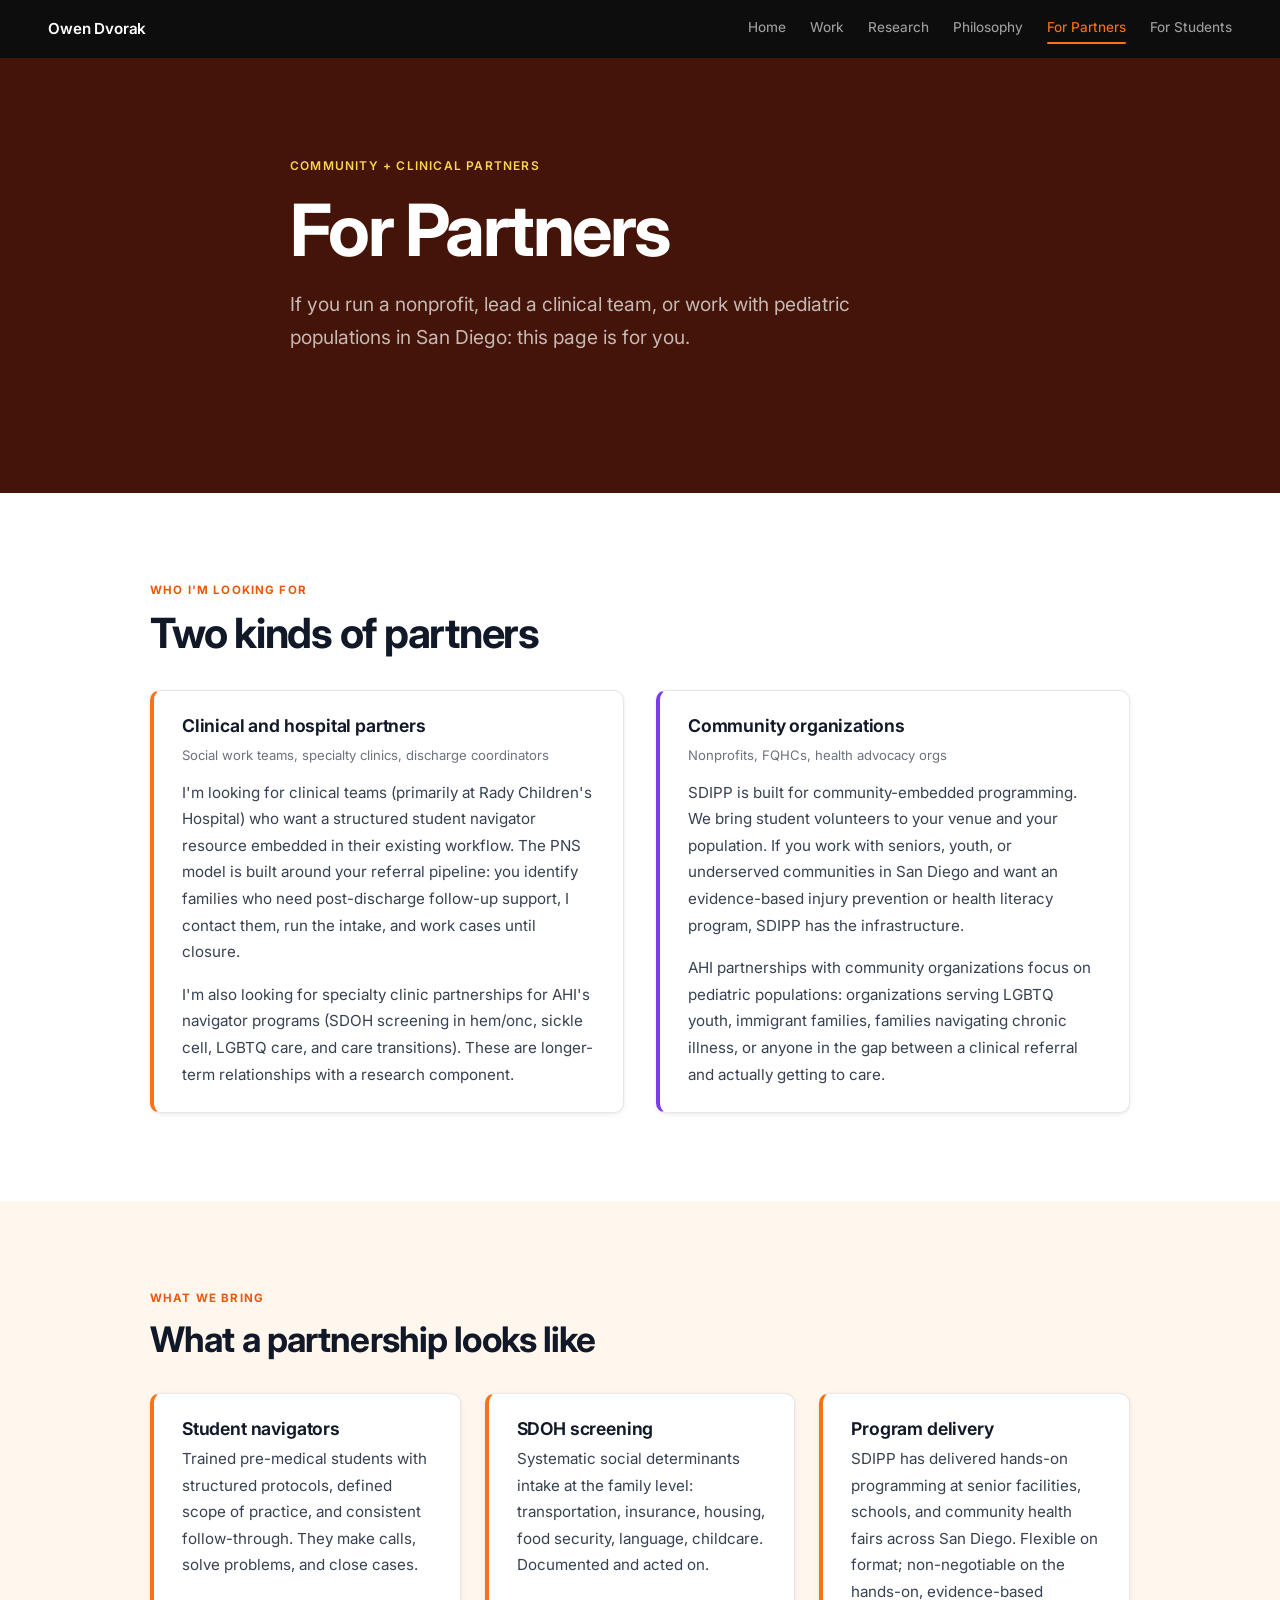
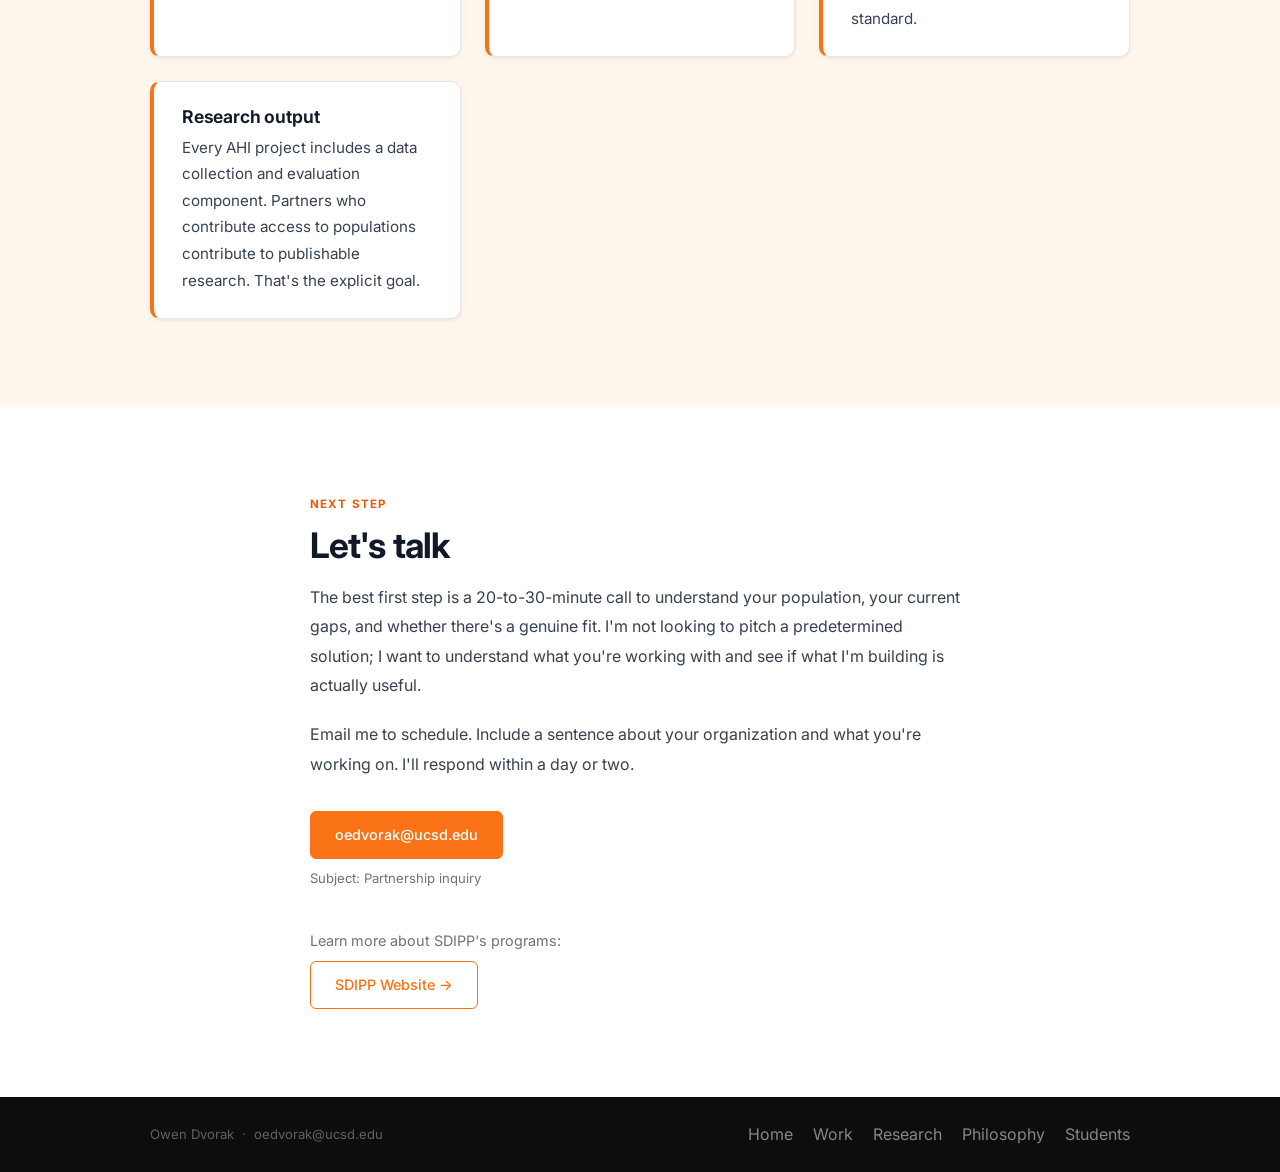
==== commit 1b632ce9: "Add Home nav, fix hero title, gallery section with photos" ====
--- a/partners.html
+++ b/partners.html
@@ -12,8 +12,9 @@
 <body>
 
 <nav class="nav" id="nav">
-    <a href="index.html" class="nav-logo">Owen Dvorak</a>
+    <span class="nav-logo">Owen Dvorak</span>
     <div class="nav-links">
+        <a href="index.html">Home</a>
         <a href="work.html">Work</a>
         <a href="research.html">Research</a>
         <a href="philosophy.html">Philosophy</a>
--- a/style.css
+++ b/style.css
@@ -53,6 +53,14 @@
 a { color: inherit; text-decoration: none; }
 ul { list-style: none; }
 
+/* ---- Heading font ---- */
+h1, h2, h3,
+.hero-title, .section-title, .section-title-lg,
+.card-title, .work-block-heading, .research-card-title,
+.portal-title, .subsection-title, .philosophy-block h3 {
+    font-family: 'Space Grotesk', 'Inter', -apple-system, sans-serif;
+}
+
 /* ---- Navigation ---- */
 .nav {
     position: fixed;
@@ -553,6 +561,36 @@
 }
 .philosophy-block p:last-child { margin-bottom: 0; }
 
+/* ---- Solid-color accent bands ---- */
+.band-orange { background: var(--orange); color: #fff; padding: 56px 2rem; }
+.band-purple { background: var(--purple); color: #fff; padding: 56px 2rem; }
+.band-green  { background: var(--green);  color: #fff; padding: 56px 2rem; }
+.band-dark   { background: #111;          color: #fff; padding: 56px 2rem; }
+
+.stat-row {
+    max-width: 900px;
+    margin: 0 auto;
+    display: flex;
+    gap: 3rem;
+    justify-content: center;
+    flex-wrap: wrap;
+}
+.stat-item { text-align: center; }
+.stat-num {
+    font-family: 'Space Grotesk', sans-serif;
+    font-size: clamp(2.2rem, 5vw, 3.2rem);
+    font-weight: 700;
+    line-height: 1;
+    display: block;
+    margin-bottom: 0.4rem;
+}
+.stat-desc {
+    font-size: 0.88rem;
+    opacity: 0.85;
+    line-height: 1.4;
+    max-width: 140px;
+}
+
 /* ---- Responsive ---- */
 @media (max-width: 768px) {
     .nav-links { display: none; }
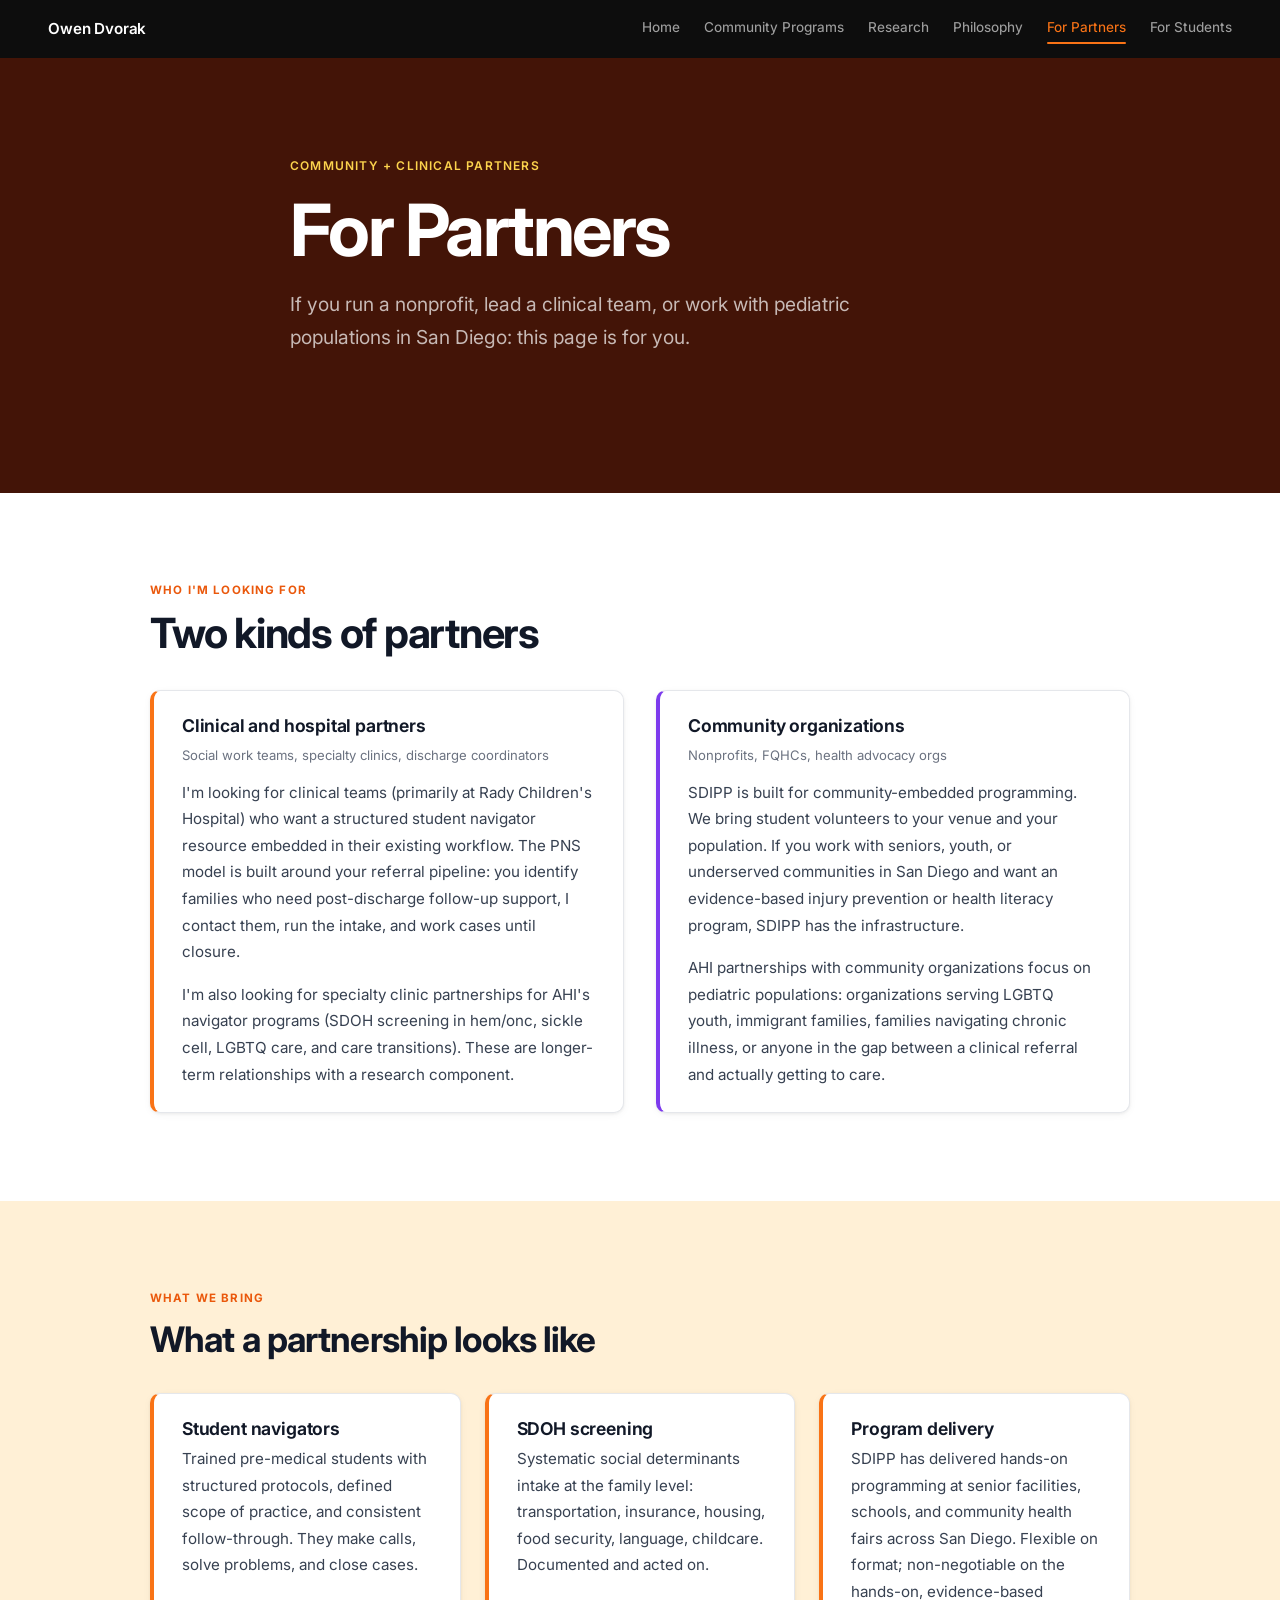
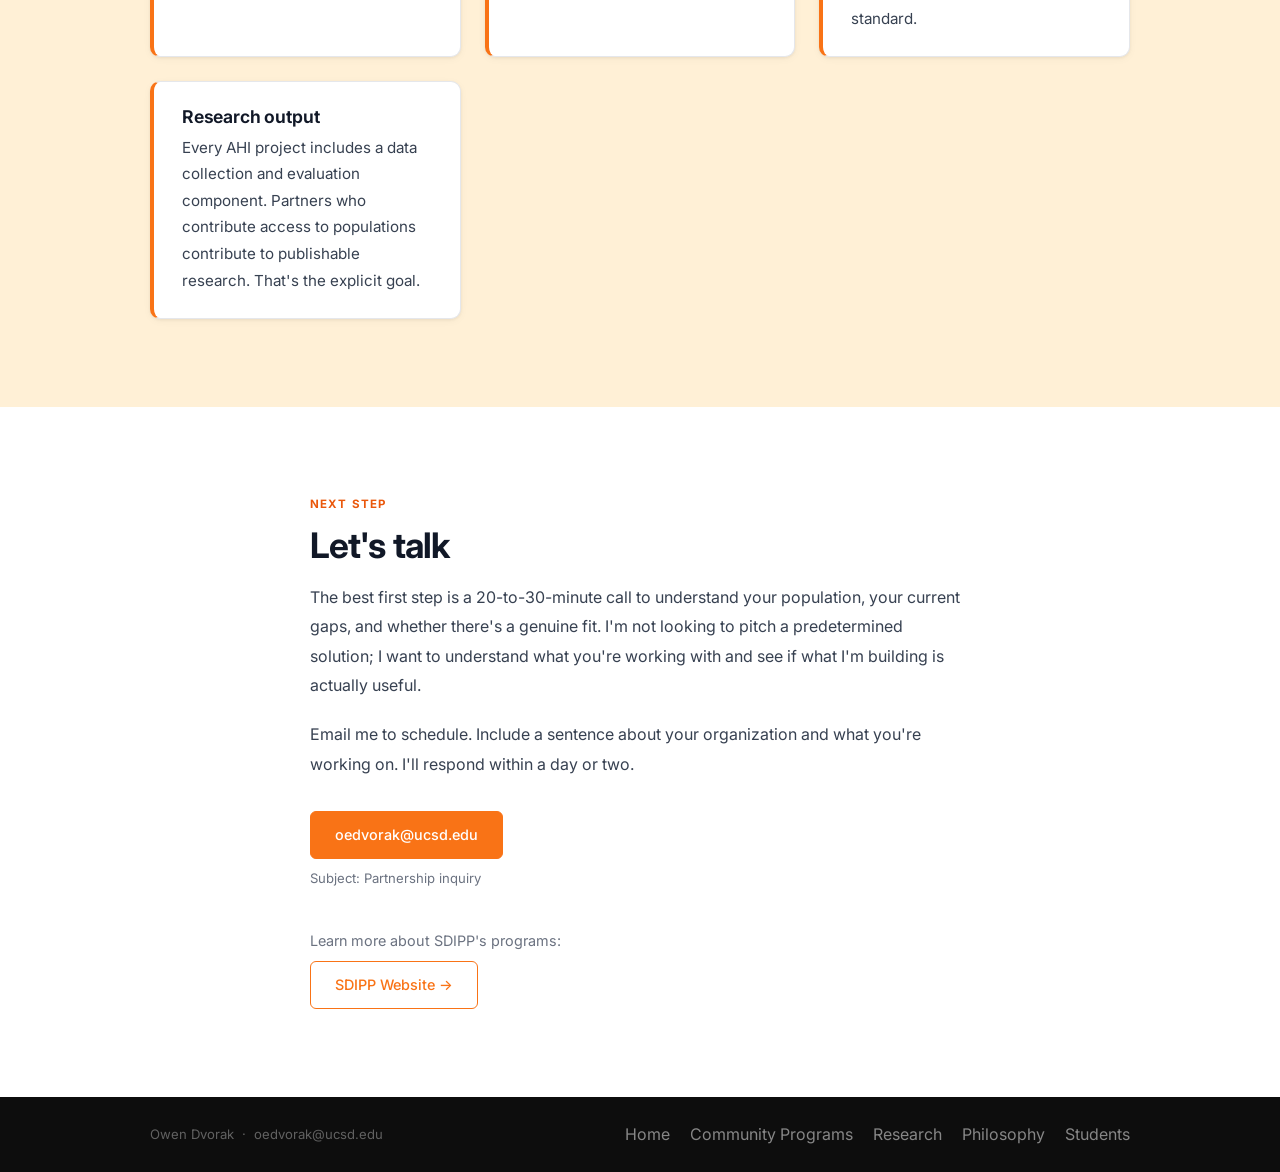
==== commit fb6fcccc: "Deploy website: 2026-04-29 20:16" ====
--- a/partners.html
+++ b/partners.html
@@ -15,7 +15,7 @@
     <span class="nav-logo">Owen Dvorak</span>
     <div class="nav-links">
         <a href="index.html">Home</a>
-        <a href="work.html">Work</a>
+        <a href="work.html">Community Programs</a>
         <a href="research.html">Research</a>
         <a href="philosophy.html">Philosophy</a>
         <a href="partners.html">For Partners</a>
@@ -115,7 +115,7 @@
         <p>Owen Dvorak &nbsp;·&nbsp; oedvorak@ucsd.edu</p>
         <div style="display:flex; gap:1.25rem;">
             <a href="index.html">Home</a>
-            <a href="work.html">Work</a>
+            <a href="work.html">Community Programs</a>
             <a href="research.html">Research</a>
             <a href="philosophy.html">Philosophy</a>
             <a href="students.html">Students</a>
--- a/style.css
+++ b/style.css
@@ -115,7 +115,7 @@
     position: relative;
     overflow: hidden;
 }
-.hero-home     { background: var(--hero-home); }
+.hero-home     { background: linear-gradient(135deg, #0a1628 0%, #0a3d3d 45%, #1a0a35 100%); }
 .hero-work     { background: var(--hero-work); }
 .hero-research { background: var(--hero-research); }
 .hero-philosophy { background: var(--hero-philosophy); }
@@ -163,6 +163,70 @@
     flex-wrap: wrap;
 }
 .hero-center .hero-ctas { justify-content: center; }
+
+/* ---- Hero dot pattern overlay ---- */
+.hero-home::before {
+    content: '';
+    position: absolute;
+    inset: 0;
+    background-image: radial-gradient(rgba(255,255,255,0.065) 1px, transparent 1px);
+    background-size: 26px 26px;
+    pointer-events: none;
+    z-index: 0;
+}
+.hero-split-wrapper { position: relative; z-index: 1; }
+
+/* ---- Scroll indicator ---- */
+.scroll-indicator {
+    position: absolute;
+    bottom: 1.5rem;
+    left: 50%;
+    transform: translateX(-50%);
+    display: flex;
+    flex-direction: column;
+    align-items: center;
+    gap: 4px;
+    color: rgba(255,255,255,0.3);
+    animation: si-bounce 2.2s ease-in-out infinite;
+    z-index: 1;
+}
+.scroll-indicator svg { width: 20px; height: 20px; }
+@keyframes si-bounce {
+    0%, 100% { transform: translateX(-50%) translateY(0); opacity: 0.3; }
+    50%       { transform: translateX(-50%) translateY(7px); opacity: 0.6; }
+}
+
+/* ---- Wave section dividers ---- */
+.wave-divider { line-height: 0; overflow: hidden; }
+.wave-divider svg { display: block; width: 100%; }
+
+/* ---- Hero split (home page) ---- */
+.hero-split-wrapper {
+    display: flex;
+    align-items: center;
+    gap: 4rem;
+    max-width: 1020px;
+    margin: 0 auto;
+}
+.hero-split-wrapper .hero-inner {
+    flex: 1;
+    max-width: 560px;
+    margin: 0;
+    text-align: left;
+}
+.hero-split-wrapper .hero-ctas { justify-content: flex-start; }
+.hero-portrait {
+    flex-shrink: 0;
+    width: 270px;
+    border-radius: 16px;
+    overflow: hidden;
+    box-shadow: 0 24px 64px rgba(0,0,0,0.65), 0 0 0 1px rgba(255,255,255,0.07);
+}
+.hero-portrait img {
+    width: 100%;
+    height: auto;
+    display: block;
+}
 
 /* ---- Buttons ---- */
 .btn {
@@ -190,10 +254,10 @@
 
 /* Section background alternation */
 .bg-white   { background: var(--white); }
-.bg-warm    { background: var(--orange-pale); }
-.bg-cool    { background: var(--purple-pale); }
-.bg-sage    { background: var(--green-pale); }
-.bg-sky     { background: var(--blue-pale); }
+.bg-warm    { background: #fff0d6; }
+.bg-cool    { background: #f0eaff; }
+.bg-sage    { background: #e4f7ee; }
+.bg-sky     { background: #ddeeff; }
 .bg-light   { background: var(--gray-50); }
 .bg-dark    { background: var(--black); color: #fff; }
 .bg-charcoal { background: #1a1a1a; color: #fff; }
@@ -376,6 +440,12 @@
 .portal-blue::before   { background: var(--blue); }
 .portal-amber::before  { background: #f59e0b; }
 
+.portal-orange { background: linear-gradient(155deg, #fff7ed 0%, #ffedd5 100%); }
+.portal-purple { background: linear-gradient(155deg, #faf5ff 0%, #ede9fe 100%); }
+.portal-green  { background: linear-gradient(155deg, #f0fdf4 0%, #d1fae5 100%); }
+.portal-blue   { background: linear-gradient(155deg, #eff6ff 0%, #bfdbfe 100%); }
+.portal-amber  { background: linear-gradient(155deg, #fffbeb 0%, #fef3c7 100%); }
+
 .portal-icon {
     font-size: 1.6rem;
     margin-bottom: 0.75rem;
@@ -561,6 +631,89 @@
 }
 .philosophy-block p:last-child { margin-bottom: 0; }
 
+/* ---- Photo gallery ---- */
+.photo-grid {
+    display: grid;
+    grid-template-columns: repeat(3, 1fr);
+    gap: 0.75rem;
+    margin-top: 2rem;
+    align-items: start;
+}
+.photo-item {
+    overflow: hidden;
+    border-radius: 8px;
+    background: #111;
+}
+.photo-item img {
+    width: 100%;
+    height: auto;
+    display: block;
+    transition: transform 0.35s ease;
+}
+.photo-item:hover img { transform: scale(1.04); }
+
+.photo-feature { grid-column: span 2; }
+
+@media (max-width: 900px) {
+    .photo-grid { grid-template-columns: repeat(2, 1fr); }
+    .photo-feature { grid-column: span 2; }
+}
+@media (max-width: 500px) {
+    .photo-grid { grid-template-columns: 1fr; }
+    .photo-feature { grid-column: span 1; }
+}
+
+/* ---- Role chip grid (home About section) ---- */
+.role-grid {
+    display: grid;
+    grid-template-columns: repeat(4, 1fr);
+    gap: 1rem;
+    margin-top: 2rem;
+}
+.role-chip {
+    display: flex;
+    flex-direction: column;
+    align-items: center;
+    text-align: center;
+    padding: 1.25rem 1rem;
+    border-radius: 12px;
+    background: var(--white);
+    border: 1px solid var(--border);
+    box-shadow: 0 1px 4px rgba(0,0,0,0.06);
+    gap: 0.65rem;
+    transition: transform 0.18s, box-shadow 0.18s;
+}
+.role-chip:hover {
+    transform: translateY(-4px);
+    box-shadow: 0 6px 20px rgba(0,0,0,0.1);
+}
+.role-icon {
+    width: 44px;
+    height: 44px;
+    border-radius: 10px;
+    display: flex;
+    align-items: center;
+    justify-content: center;
+    flex-shrink: 0;
+}
+.role-icon svg { width: 22px; height: 22px; }
+.role-icon-orange { background: var(--orange-pale); color: var(--orange-dark); }
+.role-icon-purple { background: var(--purple-light); color: var(--purple-dark); }
+.role-icon-blue   { background: var(--blue-light);   color: var(--blue-dark); }
+.role-icon-green  { background: var(--green-light);  color: var(--green-dark); }
+.role-chip-label {
+    font-size: 0.8rem;
+    font-weight: 650;
+    color: var(--text);
+    line-height: 1.3;
+}
+@media (max-width: 600px) {
+    .role-grid { grid-template-columns: repeat(2, 1fr); }
+}
+
+/* ---- Navy section ---- */
+.bg-navy { background: linear-gradient(135deg, #0a1628 0%, #0c1445 100%); color: #fff; }
+
 /* ---- Solid-color accent bands ---- */
 .band-orange { background: var(--orange); color: #fff; padding: 56px 2rem; }
 .band-purple { background: var(--purple); color: #fff; padding: 56px 2rem; }
@@ -598,6 +751,10 @@
     .section { padding: 60px 1.25rem; }
     .grid-2, .grid-3 { grid-template-columns: 1fr; }
     .footer-inner { justify-content: center; text-align: center; }
+    .hero-split-wrapper { flex-direction: column-reverse; gap: 2rem; }
+    .hero-portrait { width: 180px; }
+    .hero-split-wrapper .hero-inner { text-align: center; }
+    .hero-split-wrapper .hero-ctas { justify-content: center; }
 }
 
 @media (min-width: 900px) {
